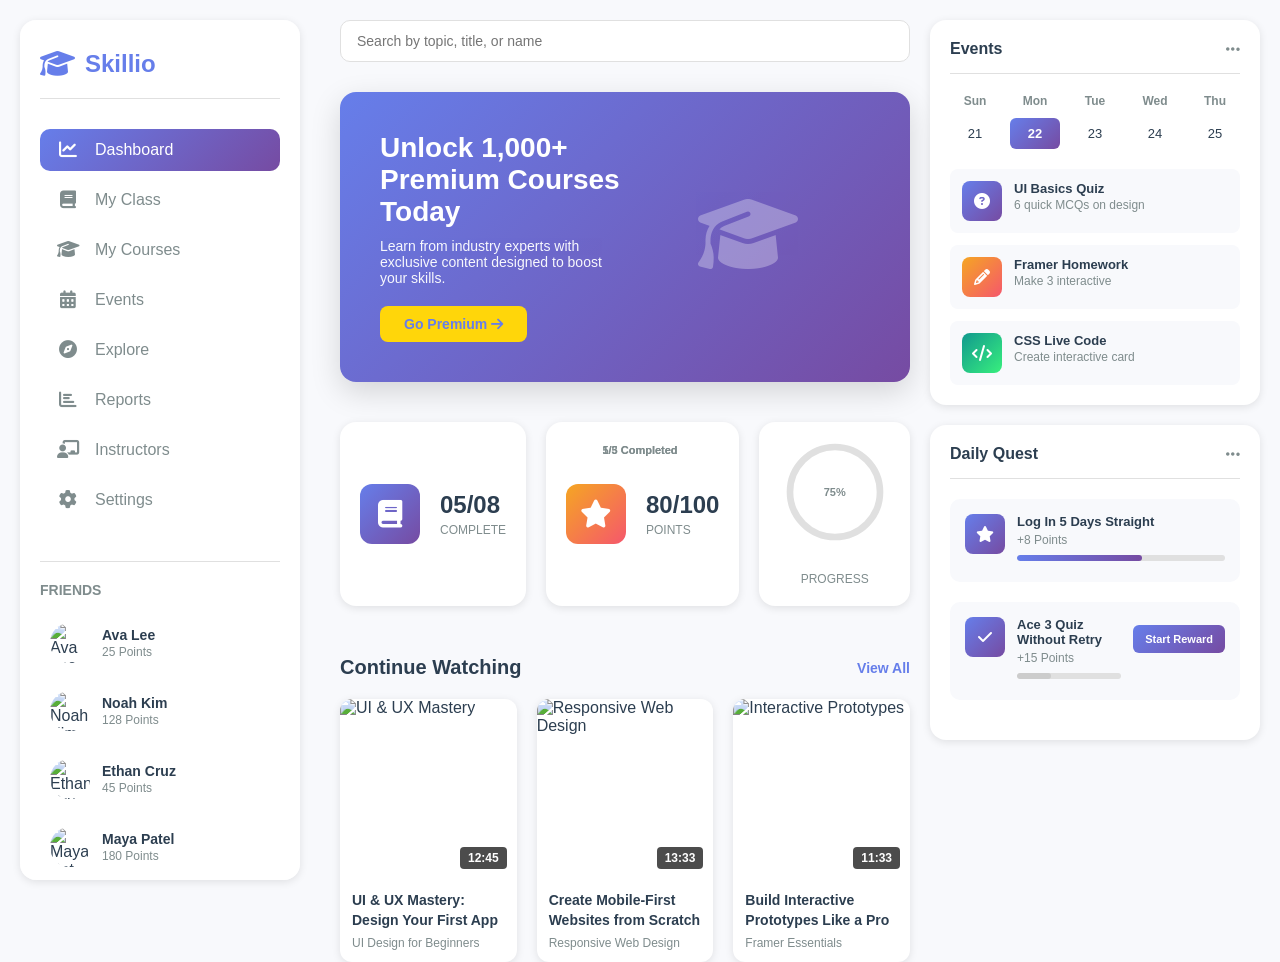
==== edtech/index.html @ 4078399c "Add files via upload" ====
<!DOCTYPE html>
<html lang="en">
<head>
    <meta charset="UTF-8">
    <meta name="viewport" content="width=device-width, initial-scale=1.0">
    <title>Skillio - Learning Platform</title>
    <link rel="stylesheet" href="style.css">
    <link rel="stylesheet" href="https://cdnjs.cloudflare.com/ajax/libs/font-awesome/6.4.0/css/all.min.css">
</head>
<body>
    <!-- Sidebar Navigation -->
    <aside class="sidebar">
        <div class="sidebar-header">
            <div class="logo">
                <i class="fas fa-graduation-cap"></i>
                <span>Skillio</span>
            </div>
            <button class="sidebar-toggle mobile-only" id="closeSidebar">
                <i class="fas fa-times"></i>
            </button>
        </div>

        <nav class="sidebar-nav">
            <ul class="nav-list">
                <li><a href="#" class="nav-link active" data-section="dashboard">
                    <i class="fas fa-chart-line"></i>
                    <span>Dashboard</span>
                </a></li>
                <li><a href="#" class="nav-link" data-section="my-class">
                    <i class="fas fa-book"></i>
                    <span>My Class</span>
                </a></li>
                <li><a href="#" class="nav-link" data-section="my-courses">
                    <i class="fas fa-graduation-cap"></i>
                    <span>My Courses</span>
                </a></li>
                <li><a href="#" class="nav-link" data-section="events">
                    <i class="fas fa-calendar-alt"></i>
                    <span>Events</span>
                </a></li>
                <li><a href="#" class="nav-link" data-section="explore">
                    <i class="fas fa-compass"></i>
                    <span>Explore</span>
                </a></li>
                <li><a href="#" class="nav-link" data-section="reports">
                    <i class="fas fa-chart-bar"></i>
                    <span>Reports</span>
                </a></li>
                <li><a href="#" class="nav-link" data-section="instructors">
                    <i class="fas fa-chalkboard-user"></i>
                    <span>Instructors</span>
                </a></li>
                <li><a href="#" class="nav-link" data-section="settings">
                    <i class="fas fa-cog"></i>
                    <span>Settings</span>
                </a></li>
            </ul>
        </nav>

        <div class="sidebar-friends">
            <h3>Friends</h3>
            <div class="friend-item">
                <img src="https://i.pravatar.cc/40?img=1" alt="Ava Lee">
                <div class="friend-info">
                    <p class="friend-name">Ava Lee</p>
                    <p class="friend-points">25 Points</p>
                </div>
            </div>
            <div class="friend-item">
                <img src="https://i.pravatar.cc/40?img=2" alt="Noah Kim">
                <div class="friend-info">
                    <p class="friend-name">Noah Kim</p>
                    <p class="friend-points">128 Points</p>
                </div>
            </div>
            <div class="friend-item">
                <img src="https://i.pravatar.cc/40?img=3" alt="Ethan Cruz">
                <div class="friend-info">
                    <p class="friend-name">Ethan Cruz</p>
                    <p class="friend-points">45 Points</p>
                </div>
            </div>
            <div class="friend-item">
                <img src="https://i.pravatar.cc/40?img=4" alt="Maya Patel">
                <div class="friend-info">
                    <p class="friend-name">Maya Patel</p>
                    <p class="friend-points">180 Points</p>
                </div>
            </div>
        </div>
    </aside>

    <!-- Main Content -->
    <main class="main-content">
        <!-- Mobile Header -->
        <header class="mobile-header">
            <button class="menu-toggle" id="openSidebar">
                <i class="fas fa-bars"></i>
            </button>
            <div class="header-title">Skillio</div>
            <div class="header-icons">
                <i class="fas fa-bell"></i>
                <img src="https://i.pravatar.cc/40?img=5" alt="Profile" class="profile-img">
            </div>
        </header>

        <!-- Content Wrapper -->
        <div class="content-wrapper">
            <!-- Main Section -->
            <section class="main-section">
                <!-- Dashboard Section -->
                <div class="section-content active" id="dashboard">
                    <!-- Search Bar -->
                    <div class="search-container">
                        <input type="text" class="search-bar" placeholder="Search by topic, title, or name">
                    </div>

                    <!-- Premium Banner -->
                    <div class="premium-banner">
                        <div class="banner-content">
                            <h2>Unlock 1,000+ Premium Courses Today</h2>
                            <p>Learn from industry experts with exclusive content designed to boost your skills.</p>
                            <button class="btn-premium">Go Premium <i class="fas fa-arrow-right"></i></button>
                        </div>
                        <div class="banner-image">
                            <i class="fas fa-graduation-cap"></i>
                        </div>
                    </div>

                    <!-- Stats Section -->
                    <div class="stats-grid">
                        <div class="stat-card">
                            <div class="stat-icon courses">
                                <i class="fas fa-book"></i>
                            </div>
                            <div class="stat-content">
                                <p class="stat-value">05/08</p>
                                <p class="stat-label">Complete</p>
                            </div>
                        </div>
                        <div class="stat-card">
                            <div class="stat-icon points">
                                <i class="fas fa-star"></i>
                            </div>
                            <div class="stat-content">
                                <p class="stat-value">80/100</p>
                                <p class="stat-label">Points</p>
                            </div>
                        </div>
                        <div class="stat-card progress-card">
                            <div class="progress-ring">
                                <svg viewBox="0 0 120 120">
                                    <circle cx="60" cy="60" r="54" class="progress-circle-bg"></circle>
                                    <circle cx="60" cy="60" r="54" class="progress-circle"></circle>
                                </svg>
                                <div class="progress-text">75%</div>
                            </div>
                            <p class="stat-label">Progress</p>
                        </div>
                    </div>

                    <!-- Continue Watching -->
                    <div class="continue-watching">
                        <div class="section-header">
                            <h3>Continue Watching</h3>
                            <a href="#" class="view-all">View All</a>
                        </div>
                        <div class="videos-grid">
                            <div class="video-card">
                                <div class="video-thumbnail">
                                    <img src="https://images.unsplash.com/photo-1517694712202-14dd9538aa97?w=300&h=180&fit=crop" alt="UI & UX Mastery">
                                    <div class="play-button">
                                        <i class="fas fa-play"></i>
                                    </div>
                                    <div class="video-duration">12:45</div>
                                </div>
                                <h4>UI & UX Mastery: Design Your First App</h4>
                                <p class="course-category">UI Design for Beginners</p>
                            </div>
                            <div class="video-card">
                                <div class="video-thumbnail">
                                    <img src="https://images.unsplash.com/photo-1517694712202-14dd9538aa97?w=300&h=180&fit=crop" alt="Responsive Web Design">
                                    <div class="play-button">
                                        <i class="fas fa-play"></i>
                                    </div>
                                    <div class="video-duration">13:33</div>
                                </div>
                                <h4>Create Mobile-First Websites from Scratch</h4>
                                <p class="course-category">Responsive Web Design</p>
                            </div>
                            <div class="video-card">
                                <div class="video-thumbnail">
                                    <img src="https://images.unsplash.com/photo-1517694712202-14dd9538aa97?w=300&h=180&fit=crop" alt="Interactive Prototypes">
                                    <div class="play-button">
                                        <i class="fas fa-play"></i>
                                    </div>
                                    <div class="video-duration">11:33</div>
                                </div>
                                <h4>Build Interactive Prototypes Like a Pro</h4>
                                <p class="course-category">Framer Essentials</p>
                            </div>
                        </div>
                    </div>
                </div>

                <!-- My Courses Section -->
                <div class="section-content" id="my-courses">
                    <h2>My Courses</h2>
                    <p style="color: #999; margin-top: 20px;">Explore all the courses you're currently enrolled in.</p>
                    <div class="videos-grid" style="margin-top: 30px;">
                        <div class="video-card">
                            <div class="video-thumbnail">
                                <img src="https://images.unsplash.com/photo-1517694712202-14dd9538aa97?w=300&h=180&fit=crop" alt="Course">
                                <div class="play-button"><i class="fas fa-play"></i></div>
                            </div>
                            <h4>Web Development Fundamentals</h4>
                            <p class="course-category">Beginner Course</p>
                        </div>
                        <div class="video-card">
                            <div class="video-thumbnail">
                                <img src="https://images.unsplash.com/photo-1517694712202-14dd9538aa97?w=300&h=180&fit=crop" alt="Course">
                                <div class="play-button"><i class="fas fa-play"></i></div>
                            </div>
                            <h4>JavaScript Mastery</h4>
                            <p class="course-category">Intermediate Course</p>
                        </div>
                        <div class="video-card">
                            <div class="video-thumbnail">
                                <img src="https://images.unsplash.com/photo-1517694712202-14dd9538aa97?w=300&h=180&fit=crop" alt="Course">
                                <div class="play-button"><i class="fas fa-play"></i></div>
                            </div>
                            <h4>React Advanced Patterns</h4>
                            <p class="course-category">Advanced Course</p>
                        </div>
                    </div>
                </div>

                <!-- Events Section -->
                <div class="section-content" id="events">
                    <h2>Events</h2>
                    <p style="color: #999; margin-top: 20px;">Upcoming events and workshops for you.</p>
                    <div class="events-list" style="margin-top: 30px;">
                        <div class="event-item">
                            <div class="event-date">
                                <span class="date-day">22</span>
                                <span class="date-month">Aug</span>
                            </div>
                            <div class="event-details">
                                <h4>UI Basics Quiz</h4>
                                <p>6 quick MCQs on design</p>
                            </div>
                        </div>
                        <div class="event-item">
                            <div class="event-date">
                                <span class="date-day">25</span>
                                <span class="date-month">Aug</span>
                            </div>
                            <div class="event-details">
                                <h4>Framer Homework</h4>
                                <p>Make 3 interactive</p>
                            </div>
                        </div>
                        <div class="event-item">
                            <div class="event-date">
                                <span class="date-day">28</span>
                                <span class="date-month">Aug</span>
                            </div>
                            <div class="event-details">
                                <h4>CSS Live Code</h4>
                                <p>Create interactive card</p>
                            </div>
                        </div>
                    </div>
                </div>

                <!-- Explore Section -->
                <div class="section-content" id="explore">
                    <h2>Explore</h2>
                    <p style="color: #999; margin-top: 20px;">Discover new courses and learning paths.</p>
                    <div class="explore-categories" style="margin-top: 30px;">
                        <div class="category-card">
                            <div class="category-icon" style="background: linear-gradient(135deg, #667eea 0%, #764ba2 100%);">
                                <i class="fas fa-code"></i>
                            </div>
                            <h4>Web Development</h4>
                            <p>125 Courses</p>
                        </div>
                        <div class="category-card">
                            <div class="category-icon" style="background: linear-gradient(135deg, #f093fb 0%, #f5576c 100%);">
                                <i class="fas fa-paint-brush"></i>
                            </div>
                            <h4>UI/UX Design</h4>
                            <p>98 Courses</p>
                        </div>
                        <div class="category-card">
                            <div class="category-icon" style="background: linear-gradient(135deg, #4facfe 0%, #00f2fe 100%);">
                                <i class="fas fa-mobile-alt"></i>
                            </div>
                            <h4>Mobile Development</h4>
                            <p>76 Courses</p>
                        </div>
                        <div class="category-card">
                            <div class="category-icon" style="background: linear-gradient(135deg, #fa709a 0%, #fee140 100%);">
                                <i class="fas fa-gamepad"></i>
                            </div>
                            <h4>Game Development</h4>
                            <p>54 Courses</p>
                        </div>
                    </div>
                </div>

                <!-- My Class Section -->
                <div class="section-content" id="my-class">
                    <h2>My Class</h2>
                    <p style="color: #999; margin-top: 20px;">Your classroom materials and assignments.</p>
                    <div class="class-materials" style="margin-top: 30px;">
                        <div class="material-card">
                            <i class="fas fa-file-pdf"></i>
                            <h4>Lecture Notes - Week 1</h4>
                            <p>PDF • 2.4 MB</p>
                        </div>
                        <div class="material-card">
                            <i class="fas fa-file-powerpoint"></i>
                            <h4>Presentation - Module 2</h4>
                            <p>PPT • 5.1 MB</p>
                        </div>
                        <div class="material-card">
                            <i class="fas fa-file-word"></i>
                            <h4>Assignment Template</h4>
                            <p>DOC • 1.2 MB</p>
                        </div>
                    </div>
                </div>

                <!-- Reports Section -->
                <div class="section-content" id="reports">
                    <h2>Reports</h2>
                    <p style="color: #999; margin-top: 20px;">Your learning progress and performance reports.</p>
                    <div class="report-cards" style="margin-top: 30px;">
                        <div class="report-card">
                            <h4>Weekly Progress</h4>
                            <p style="color: #666; font-size: 14px;">Your progress this week</p>
                            <div style="margin-top: 10px; font-size: 24px; font-weight: bold; color: #667eea;">78%</div>
                        </div>
                        <div class="report-card">
                            <h4>Course Completion</h4>
                            <p style="color: #666; font-size: 14px;">Overall completion rate</p>
                            <div style="margin-top: 10px; font-size: 24px; font-weight: bold; color: #667eea;">62%</div>
                        </div>
                        <div class="report-card">
                            <h4>Quiz Performance</h4>
                            <p style="color: #666; font-size: 14px;">Average quiz score</p>
                            <div style="margin-top: 10px; font-size: 24px; font-weight: bold; color: #667eea;">85%</div>
                        </div>
                    </div>
                </div>

                <!-- Instructors Section -->
                <div class="section-content" id="instructors">
                    <h2>Instructors</h2>
                    <p style="color: #999; margin-top: 20px;">Connect with our expert instructors.</p>
                    <div class="instructors-list" style="margin-top: 30px;">
                        <div class="instructor-card">
                            <img src="https://i.pravatar.cc/150?img=6" alt="Instructor">
                            <h4>John Smith</h4>
                            <p>Web Development Specialist</p>
                            <button class="btn-small">Contact</button>
                        </div>
                        <div class="instructor-card">
                            <img src="https://i.pravatar.cc/150?img=7" alt="Instructor">
                            <h4>Sarah Johnson</h4>
                            <p>UI/UX Design Expert</p>
                            <button class="btn-small">Contact</button>
                        </div>
                        <div class="instructor-card">
                            <img src="https://i.pravatar.cc/150?img=8" alt="Instructor">
                            <h4>Mike Davis</h4>
                            <p>JavaScript Guru</p>
                            <button class="btn-small">Contact</button>
                        </div>
                    </div>
                </div>

                <!-- Settings Section -->
                <div class="section-content" id="settings">
                    <h2>Settings</h2>
                    <p style="color: #999; margin-top: 20px;">Manage your account preferences.</p>
                    <div class="settings-list" style="margin-top: 30px;">
                        <div class="setting-item">
                            <div class="setting-info">
                                <h4>Account Settings</h4>
                                <p>Update your profile and personal information</p>
                            </div>
                            <i class="fas fa-chevron-right"></i>
                        </div>
                        <div class="setting-item">
                            <div class="setting-info">
                                <h4>Notifications</h4>
                                <p>Manage your notification preferences</p>
                            </div>
                            <i class="fas fa-chevron-right"></i>
                        </div>
                        <div class="setting-item">
                            <div class="setting-info">
                                <h4>Privacy & Security</h4>
                                <p>Manage your privacy and security settings</p>
                            </div>
                            <i class="fas fa-chevron-right"></i>
                        </div>
                        <div class="setting-item">
                            <div class="setting-info">
                                <h4>Help & Support</h4>
                                <p>Get help and contact support</p>
                            </div>
                            <i class="fas fa-chevron-right"></i>
                        </div>
                    </div>
                </div>
            </section>

            <!-- Right Sidebar -->
            <aside class="right-sidebar">
                <!-- Events Widget -->
                <div class="widget">
                    <div class="widget-header">
                        <h4>Events</h4>
                        <i class="fas fa-ellipsis-h"></i>
                    </div>
                    <div class="event-calendar">
                        <div class="calendar-header">
                            <span>Sun</span>
                            <span>Mon</span>
                            <span>Tue</span>
                            <span>Wed</span>
                            <span>Thu</span>
                        </div>
                        <div class="calendar-dates">
                            <span>21</span>
                            <span class="active">22</span>
                            <span>23</span>
                            <span>24</span>
                            <span>25</span>
                        </div>
                    </div>
                    <div class="event-list">
                        <div class="event-widget-item">
                            <div class="event-icon quiz">
                                <i class="fas fa-question-circle"></i>
                            </div>
                            <div class="event-widget-info">
                                <p class="event-title">UI Basics Quiz</p>
                                <p class="event-desc">6 quick MCQs on design</p>
                            </div>
                        </div>
                        <div class="event-widget-item">
                            <div class="event-icon homework">
                                <i class="fas fa-pencil-alt"></i>
                            </div>
                            <div class="event-widget-info">
                                <p class="event-title">Framer Homework</p>
                                <p class="event-desc">Make 3 interactive</p>
                            </div>
                        </div>
                        <div class="event-widget-item">
                            <div class="event-icon code">
                                <i class="fas fa-code"></i>
                            </div>
                            <div class="event-widget-info">
                                <p class="event-title">CSS Live Code</p>
                                <p class="event-desc">Create interactive card</p>
                            </div>
                        </div>
                    </div>
                </div>

                <!-- Daily Quest Widget -->
                <div class="widget">
                    <div class="widget-header">
                        <h4>Daily Quest</h4>
                        <i class="fas fa-ellipsis-h"></i>
                    </div>
                    <div class="quest-item">
                        <div class="quest-icon">
                            <i class="fas fa-star"></i>
                        </div>
                        <div class="quest-info">
                            <h5>Log In 5 Days Straight</h5>
                            <p class="quest-points">+8 Points</p>
                            <div class="quest-progress">
                                <div class="progress-bar" style="width: 60%;"></div>
                            </div>
                            <p class="progress-text">5/5 Completed</p>
                        </div>
                    </div>
                    <div class="quest-item">
                        <div class="quest-icon">
                            <i class="fas fa-check"></i>
                        </div>
                        <div class="quest-info">
                            <h5>Ace 3 Quiz Without Retry</h5>
                            <p class="quest-points">+15 Points</p>
                            <div class="quest-progress">
                                <div class="progress-bar" style="width: 33%; background: #ccc;"></div>
                            </div>
                            <p class="progress-text">1/3 Completed</p>
                        </div>
                        <button class="btn-quest">Start Reward</button>
                    </div>
                </div>
            </aside>
        </div>
    </main>

    <!-- Overlay for mobile menu -->
    <div class="overlay" id="overlay"></div>

    <script src="main.js"></script>
</body>
</html>
---- edtech/style.css ----
/* ===========================
   ROOT VARIABLES & RESET
   =========================== */
:root {
    --primary-color: #667eea;
    --secondary-color: #764ba2;
    --accent-color: #f5576c;
    --background-color: #f8f9fc;
    --dark-bg: #1a1a2e;
    --text-primary: #2c3e50;
    --text-secondary: #7f8c8d;
    --border-color: #e0e0e0;
    --shadow: 0 2px 8px rgba(0, 0, 0, 0.1);
    --shadow-lg: 0 10px 30px rgba(0, 0, 0, 0.15);
}

* {
    margin: 0;
    padding: 0;
    box-sizing: border-box;
}

html, body {
    width: 100%;
    height: 100%;
    font-family: 'Segoe UI', Tahoma, Geneva, Verdana, sans-serif;
    color: var(--text-primary);
    background-color: var(--background-color);
}

/* ===========================
   LAYOUT
   =========================== */
body {
    display: flex;
    gap: 20px;
    padding: 20px;
}

.sidebar {
    width: 280px;
    background: white;
    border-radius: 16px;
    padding: 30px 20px;
    box-shadow: var(--shadow);
    position: fixed;
    height: calc(100vh - 40px);
    left: 20px;
    top: 20px;
    overflow-y: auto;
    z-index: 1000;
}

.main-content {
    margin-left: 320px;
    flex: 1;
    display: flex;
    flex-direction: column;
}

.content-wrapper {
    display: flex;
    gap: 20px;
}

.main-section {
    flex: 1;
}

.right-sidebar {
    width: 330px;
    display: flex;
    flex-direction: column;
    gap: 20px;
}

.mobile-header {
    display: none;
}

/* ===========================
   SIDEBAR STYLING
   =========================== */
.sidebar-header {
    display: flex;
    align-items: center;
    justify-content: space-between;
    margin-bottom: 30px;
    padding-bottom: 20px;
    border-bottom: 1px solid var(--border-color);
}

.logo {
    display: flex;
    align-items: center;
    gap: 10px;
    font-size: 24px;
    font-weight: bold;
    color: var(--primary-color);
}

.logo i {
    font-size: 28px;
}

.sidebar-toggle {
    display: none;
    background: none;
    border: none;
    font-size: 20px;
    cursor: pointer;
    color: var(--text-primary);
}

.nav-list {
    list-style: none;
    margin-bottom: 40px;
}

.nav-link {
    display: flex;
    align-items: center;
    gap: 15px;
    padding: 12px 16px;
    text-decoration: none;
    color: var(--text-secondary);
    border-radius: 10px;
    transition: all 0.3s ease;
    margin-bottom: 8px;
    font-weight: 500;
}

.nav-link i {
    font-size: 18px;
    width: 24px;
    text-align: center;
}

.nav-link:hover {
    background-color: #f0f2f5;
    color: var(--primary-color);
}

.nav-link.active {
    background: linear-gradient(135deg, var(--primary-color) 0%, var(--secondary-color) 100%);
    color: white;
}

/* Friends Section */
.sidebar-friends {
    margin-top: 40px;
    padding-top: 20px;
    border-top: 1px solid var(--border-color);
}

.sidebar-friends h3 {
    font-size: 14px;
    font-weight: 600;
    text-transform: uppercase;
    color: var(--text-secondary);
    margin-bottom: 15px;
}

.friend-item {
    display: flex;
    align-items: center;
    gap: 12px;
    padding: 10px;
    border-radius: 10px;
    margin-bottom: 8px;
    cursor: pointer;
    transition: all 0.3s ease;
}

.friend-item:hover {
    background-color: #f0f2f5;
}

.friend-item img {
    width: 40px;
    height: 40px;
    border-radius: 50%;
    object-fit: cover;
}

.friend-info {
    flex: 1;
}

.friend-name {
    font-size: 14px;
    font-weight: 600;
    margin-bottom: 2px;
}

.friend-points {
    font-size: 12px;
    color: var(--text-secondary);
}

/* ===========================
   MAIN CONTENT
   =========================== */
.search-container {
    margin-bottom: 30px;
}

.search-bar {
    width: 100%;
    padding: 12px 16px;
    border: 1px solid var(--border-color);
    border-radius: 10px;
    font-size: 14px;
    transition: all 0.3s ease;
}

.search-bar:focus {
    outline: none;
    border-color: var(--primary-color);
    box-shadow: 0 0 0 3px rgba(102, 126, 234, 0.1);
}

/* Premium Banner */
.premium-banner {
    background: linear-gradient(135deg, var(--primary-color) 0%, var(--secondary-color) 100%);
    border-radius: 16px;
    padding: 40px;
    color: white;
    display: flex;
    justify-content: space-between;
    align-items: center;
    margin-bottom: 40px;
    box-shadow: var(--shadow-lg);
    overflow: hidden;
}

.banner-content {
    flex: 1;
}

.premium-banner h2 {
    font-size: 28px;
    margin-bottom: 12px;
    font-weight: 700;
}

.premium-banner p {
    font-size: 14px;
    margin-bottom: 20px;
    opacity: 0.95;
}

.btn-premium {
    background-color: #ffd60a;
    color: var(--primary-color);
    border: none;
    padding: 10px 24px;
    border-radius: 8px;
    font-weight: 600;
    cursor: pointer;
    transition: all 0.3s ease;
    font-size: 14px;
}

.btn-premium:hover {
    transform: translateY(-2px);
    box-shadow: 0 5px 15px rgba(0, 0, 0, 0.2);
}

.banner-image {
    flex: 1;
    text-align: center;
    font-size: 80px;
    opacity: 0.3;
}

/* Stats Section */
.stats-grid {
    display: grid;
    grid-template-columns: repeat(3, 1fr);
    gap: 20px;
    margin-bottom: 40px;
}

.stat-card {
    background: white;
    border-radius: 16px;
    padding: 20px;
    box-shadow: var(--shadow);
    display: flex;
    align-items: center;
    gap: 20px;
    transition: all 0.3s ease;
}

.stat-card:hover {
    transform: translateY(-5px);
    box-shadow: var(--shadow-lg);
}

.stat-icon {
    width: 60px;
    height: 60px;
    border-radius: 12px;
    display: flex;
    align-items: center;
    justify-content: center;
    font-size: 28px;
    color: white;
}

.stat-icon.courses {
    background: linear-gradient(135deg, #667eea 0%, #764ba2 100%);
}

.stat-icon.points {
    background: linear-gradient(135deg, #f5a623 0%, #f5576c 100%);
}

.stat-content {
    flex: 1;
}

.stat-value {
    font-size: 24px;
    font-weight: 700;
    margin-bottom: 4px;
}

.stat-label {
    font-size: 12px;
    color: var(--text-secondary);
    text-transform: uppercase;
}

.progress-card {
    flex-direction: column;
    justify-content: center;
}

.progress-ring {
    position: relative;
    width: 100px;
    height: 100px;
    margin-bottom: 10px;
}

.progress-ring svg {
    width: 100%;
    height: 100%;
    transform: rotate(-90deg);
}

.progress-circle-bg {
    fill: none;
    stroke: #e0e0e0;
    stroke-width: 8;
}

.progress-circle {
    fill: none;
    stroke: url(#grad);
    stroke-width: 8;
    stroke-linecap: round;
    stroke-dasharray: 254.47;
    stroke-dashoffset: 63.62;
    transition: stroke-dashoffset 0.35s;
}

.progress-text {
    position: absolute;
    top: 50%;
    left: 50%;
    transform: translate(-50%, -50%);
    font-size: 24px;
    font-weight: 700;
    color: var(--primary-color);
}

/* Continue Watching Section */
.continue-watching {
    margin-top: 50px;
}

.section-header {
    display: flex;
    justify-content: space-between;
    align-items: center;
    margin-bottom: 20px;
}

.section-header h3 {
    font-size: 20px;
    font-weight: 700;
}

.view-all {
    text-decoration: none;
    color: var(--primary-color);
    font-size: 14px;
    font-weight: 600;
    transition: all 0.3s ease;
}

.view-all:hover {
    color: var(--secondary-color);
}

.videos-grid {
    display: grid;
    grid-template-columns: repeat(3, 1fr);
    gap: 20px;
}

.video-card {
    background: white;
    border-radius: 12px;
    overflow: hidden;
    box-shadow: var(--shadow);
    transition: all 0.3s ease;
    cursor: pointer;
}

.video-card:hover {
    transform: translateY(-8px);
    box-shadow: var(--shadow-lg);
}

.video-thumbnail {
    position: relative;
    overflow: hidden;
    height: 180px;
}

.video-thumbnail img {
    width: 100%;
    height: 100%;
    object-fit: cover;
    transition: transform 0.3s ease;
}

.video-card:hover .video-thumbnail img {
    transform: scale(1.05);
}

.play-button {
    position: absolute;
    top: 50%;
    left: 50%;
    transform: translate(-50%, -50%);
    width: 50px;
    height: 50px;
    background-color: rgba(0, 0, 0, 0.6);
    border-radius: 50%;
    display: flex;
    align-items: center;
    justify-content: center;
    font-size: 20px;
    color: white;
    opacity: 0;
    transition: opacity 0.3s ease;
}

.video-card:hover .play-button {
    opacity: 1;
}

.video-duration {
    position: absolute;
    bottom: 10px;
    right: 10px;
    background-color: rgba(0, 0, 0, 0.7);
    color: white;
    padding: 4px 8px;
    border-radius: 4px;
    font-size: 12px;
    font-weight: 600;
}

.video-card h4 {
    padding: 12px 12px 6px;
    font-size: 14px;
    line-height: 1.4;
}

.course-category {
    padding: 0 12px 12px;
    font-size: 12px;
    color: var(--text-secondary);
}

/* Section Content */
.section-content {
    display: none;
}

.section-content.active {
    display: block;
}

.section-content h2 {
    font-size: 28px;
    margin-bottom: 10px;
}

/* Category Cards */
.explore-categories {
    display: grid;
    grid-template-columns: repeat(2, 1fr);
    gap: 20px;
}

.category-card {
    background: white;
    border-radius: 12px;
    padding: 30px;
    text-align: center;
    box-shadow: var(--shadow);
    transition: all 0.3s ease;
}

.category-card:hover {
    transform: translateY(-5px);
    box-shadow: var(--shadow-lg);
}

.category-icon {
    width: 60px;
    height: 60px;
    border-radius: 12px;
    display: flex;
    align-items: center;
    justify-content: center;
    font-size: 28px;
    color: white;
    margin: 0 auto 15px;
}

.category-card h4 {
    font-size: 16px;
    margin-bottom: 5px;
}

.category-card p {
    font-size: 14px;
    color: var(--text-secondary);
}

/* Class Materials */
.class-materials {
    display: grid;
    grid-template-columns: repeat(3, 1fr);
    gap: 20px;
}

.material-card {
    background: white;
    border-radius: 12px;
    padding: 20px;
    text-align: center;
    box-shadow: var(--shadow);
    transition: all 0.3s ease;
}

.material-card:hover {
    transform: translateY(-5px);
}

.material-card i {
    font-size: 36px;
    color: var(--primary-color);
    margin-bottom: 12px;
}

.material-card h4 {
    font-size: 14px;
    margin-bottom: 8px;
}

.material-card p {
    font-size: 12px;
    color: var(--text-secondary);
}

/* Report Cards */
.report-cards {
    display: grid;
    grid-template-columns: repeat(3, 1fr);
    gap: 20px;
}

.report-card {
    background: white;
    border-radius: 12px;
    padding: 20px;
    box-shadow: var(--shadow);
    border-left: 4px solid var(--primary-color);
}

.report-card h4 {
    font-size: 14px;
    margin-bottom: 5px;
}

/* Instructors */
.instructors-list {
    display: grid;
    grid-template-columns: repeat(3, 1fr);
    gap: 20px;
}

.instructor-card {
    background: white;
    border-radius: 12px;
    padding: 20px;
    text-align: center;
    box-shadow: var(--shadow);
    transition: all 0.3s ease;
}

.instructor-card:hover {
    transform: translateY(-5px);
}

.instructor-card img {
    width: 80px;
    height: 80px;
    border-radius: 50%;
    object-fit: cover;
    margin: 0 auto 12px;
}

.instructor-card h4 {
    font-size: 16px;
    margin-bottom: 5px;
}

.instructor-card p {
    font-size: 12px;
    color: var(--text-secondary);
    margin-bottom: 15px;
}

.btn-small {
    background: linear-gradient(135deg, var(--primary-color) 0%, var(--secondary-color) 100%);
    color: white;
    border: none;
    padding: 8px 16px;
    border-radius: 6px;
    font-size: 12px;
    font-weight: 600;
    cursor: pointer;
    transition: all 0.3s ease;
}

.btn-small:hover {
    transform: translateY(-2px);
}

/* Settings */
.settings-list {
    display: flex;
    flex-direction: column;
    gap: 0;
}

.setting-item {
    display: flex;
    justify-content: space-between;
    align-items: center;
    padding: 20px;
    background: white;
    border-bottom: 1px solid var(--border-color);
    cursor: pointer;
    transition: all 0.3s ease;
}

.setting-item:last-child {
    border-bottom: none;
}

.setting-item:hover {
    background-color: #f8f9fc;
}

.setting-info h4 {
    font-size: 14px;
    margin-bottom: 5px;
}

.setting-info p {
    font-size: 12px;
    color: var(--text-secondary);
}

/* Events List */
.events-list {
    display: flex;
    flex-direction: column;
    gap: 12px;
}

.event-item {
    display: flex;
    align-items: center;
    gap: 15px;
    padding: 15px;
    background: white;
    border-radius: 10px;
    box-shadow: var(--shadow);
    transition: all 0.3s ease;
}

.event-item:hover {
    transform: translateX(5px);
}

.event-date {
    display: flex;
    flex-direction: column;
    align-items: center;
    justify-content: center;
    background: linear-gradient(135deg, var(--primary-color) 0%, var(--secondary-color) 100%);
    color: white;
    width: 50px;
    height: 50px;
    border-radius: 8px;
    flex-shrink: 0;
}

.date-day {
    font-size: 18px;
    font-weight: 700;
}

.date-month {
    font-size: 11px;
    text-transform: uppercase;
}

.event-details h4 {
    font-size: 14px;
    margin-bottom: 2px;
}

.event-details p {
    font-size: 12px;
    color: var(--text-secondary);
}

/* ===========================
   RIGHT SIDEBAR - WIDGETS
   =========================== */
.widget {
    background: white;
    border-radius: 16px;
    padding: 20px;
    box-shadow: var(--shadow);
}

.widget-header {
    display: flex;
    justify-content: space-between;
    align-items: center;
    margin-bottom: 20px;
    padding-bottom: 15px;
    border-bottom: 1px solid var(--border-color);
}

.widget-header h4 {
    font-size: 16px;
    font-weight: 700;
}

.widget-header i {
    cursor: pointer;
    color: var(--text-secondary);
    transition: all 0.3s ease;
}

.widget-header i:hover {
    color: var(--primary-color);
}

/* Event Calendar */
.event-calendar {
    margin-bottom: 20px;
}

.calendar-header {
    display: grid;
    grid-template-columns: repeat(5, 1fr);
    gap: 10px;
    text-align: center;
    margin-bottom: 10px;
    font-size: 12px;
    font-weight: 600;
    color: var(--text-secondary);
}

.calendar-dates {
    display: grid;
    grid-template-columns: repeat(5, 1fr);
    gap: 10px;
}

.calendar-dates span {
    text-align: center;
    padding: 8px;
    border-radius: 6px;
    font-size: 13px;
    cursor: pointer;
    transition: all 0.3s ease;
}

.calendar-dates span:hover {
    background-color: #f0f2f5;
}

.calendar-dates span.active {
    background: linear-gradient(135deg, var(--primary-color) 0%, var(--secondary-color) 100%);
    color: white;
    font-weight: 600;
}

/* Event List in Widget */
.event-list {
    display: flex;
    flex-direction: column;
    gap: 12px;
}

.event-widget-item {
    display: flex;
    gap: 12px;
    padding: 12px;
    background-color: #f8f9fc;
    border-radius: 8px;
    transition: all 0.3s ease;
}

.event-widget-item:hover {
    background-color: #f0f2f5;
}

.event-icon {
    width: 40px;
    height: 40px;
    border-radius: 8px;
    display: flex;
    align-items: center;
    justify-content: center;
    color: white;
    font-size: 16px;
    flex-shrink: 0;
}

.event-icon.quiz {
    background: linear-gradient(135deg, #667eea 0%, #764ba2 100%);
}

.event-icon.homework {
    background: linear-gradient(135deg, #f5a623 0%, #f5576c 100%);
}

.event-icon.code {
    background: linear-gradient(135deg, #11998e 0%, #38ef7d 100%);
}

.event-widget-info {
    flex: 1;
}

.event-title {
    font-size: 13px;
    font-weight: 600;
    margin-bottom: 2px;
}

.event-desc {
    font-size: 12px;
    color: var(--text-secondary);
}

/* Daily Quest */
.quest-item {
    display: flex;
    gap: 12px;
    margin-bottom: 20px;
    padding: 15px;
    background-color: #f8f9fc;
    border-radius: 10px;
    align-items: flex-start;
}

.quest-icon {
    width: 40px;
    height: 40px;
    border-radius: 8px;
    display: flex;
    align-items: center;
    justify-content: center;
    background: linear-gradient(135deg, #667eea 0%, #764ba2 100%);
    color: white;
    flex-shrink: 0;
    font-size: 16px;
}

.quest-info {
    flex: 1;
}

.quest-info h5 {
    font-size: 13px;
    font-weight: 600;
    margin-bottom: 4px;
}

.quest-points {
    font-size: 12px;
    color: var(--text-secondary);
    margin-bottom: 8px;
}

.quest-progress {
    width: 100%;
    height: 6px;
    background-color: #e0e0e0;
    border-radius: 3px;
    overflow: hidden;
    margin-bottom: 6px;
}

.progress-bar {
    height: 100%;
    background: linear-gradient(90deg, var(--primary-color) 0%, var(--secondary-color) 100%);
    border-radius: 3px;
}

.progress-text {
    font-size: 11px;
    color: var(--text-secondary);
    font-weight: 600;
}

.btn-quest {
    background: linear-gradient(135deg, var(--primary-color) 0%, var(--secondary-color) 100%);
    color: white;
    border: none;
    padding: 8px 12px;
    border-radius: 6px;
    font-size: 11px;
    font-weight: 600;
    cursor: pointer;
    margin-top: 8px;
    transition: all 0.3s ease;
}

.btn-quest:hover {
    transform: translateY(-2px);
}

/* ===========================
   SCROLLBAR STYLING
   =========================== */
::-webkit-scrollbar {
    width: 6px;
}

::-webkit-scrollbar-track {
    background: #f1f1f1;
}

::-webkit-scrollbar-thumb {
    background: #888;
    border-radius: 3px;
}

::-webkit-scrollbar-thumb:hover {
    background: #555;
}

/* ===========================
   OVERLAY
   =========================== */
.overlay {
    display: none;
    position: fixed;
    top: 0;
    left: 0;
    width: 100%;
    height: 100%;
    background-color: rgba(0, 0, 0, 0.5);
    z-index: 999;
}

.overlay.active {
    display: block;
}

/* ===========================
   RESPONSIVE DESIGN
   =========================== */

/* Tablets (768px to 1024px) */
@media (max-width: 1200px) {
    .stats-grid {
        grid-template-columns: repeat(2, 1fr);
    }

    .videos-grid {
        grid-template-columns: repeat(2, 1fr);
    }

    .right-sidebar {
        width: 280px;
    }

    .explore-categories {
        grid-template-columns: 1fr;
    }

    .instructors-list {
        grid-template-columns: repeat(2, 1fr);
    }

    .report-cards {
        grid-template-columns: repeat(2, 1fr);
    }
}

@media (max-width: 1024px) {
    body {
        padding: 15px;
        gap: 15px;
    }

    .sidebar {
        width: 240px;
        padding: 20px 15px;
        left: 15px;
        height: calc(100vh - 30px);
        top: 15px;
    }

    .main-content {
        margin-left: 270px;
    }

    .right-sidebar {
        width: 250px;
    }

    .content-wrapper {
        gap: 15px;
    }

    .premium-banner {
        padding: 30px;
    }

    .premium-banner h2 {
        font-size: 22px;
    }

    .banner-image {
        font-size: 60px;
    }

    .stats-grid {
        gap: 15px;
    }

    .videos-grid {
        gap: 15px;
    }
}

@media (max-width: 768px) {
    body {
        flex-direction: column;
        padding: 0;
        gap: 0;
    }

    .mobile-header {
        display: flex;
        justify-content: space-between;
        align-items: center;
        padding: 15px 20px;
        background: white;
        box-shadow: var(--shadow);
        margin-bottom: 15px;
        gap: 15px;
    }

    .menu-toggle {
        background: none;
        border: none;
        font-size: 20px;
        cursor: pointer;
        color: var(--text-primary);
    }

    .header-title {
        font-size: 20px;
        font-weight: 700;
        flex: 1;
        text-align: center;
    }

    .header-icons {
        display: flex;
        gap: 15px;
        align-items: center;
        font-size: 18px;
    }

    .profile-img {
        width: 32px;
        height: 32px;
        border-radius: 50%;
        object-fit: cover;
    }

    .sidebar {
        position: fixed;
        width: 280px;
        height: 100vh;
        left: -280px;
        top: 0;
        border-radius: 0;
        transition: left 0.3s ease;
        box-shadow: var(--shadow-lg);
        z-index: 1001;
    }

    .sidebar.active {
        left: 0;
    }

    .sidebar-toggle {
        display: block;
    }

    .sidebar-toggle.mobile-only {
        display: block;
    }

    .main-content {
        margin-left: 0;
        width: 100%;
        padding: 0 15px 20px;
    }

    .content-wrapper {
        flex-direction: column;
        gap: 15px;
    }

    .right-sidebar {
        width: 100%;
    }

    .main-section {
        width: 100%;
    }

    .search-container {
        margin-bottom: 20px;
    }

    .premium-banner {
        flex-direction: column;
        padding: 30px 20px;
        text-align: center;
    }

    .premium-banner h2 {
        font-size: 20px;
    }

    .premium-banner p {
        font-size: 13px;
    }

    .banner-image {
        font-size: 50px;
        margin-top: 15px;
    }

    .stats-grid {
        grid-template-columns: 1fr;
        gap: 12px;
    }

    .stat-card {
        flex-direction: column;
        text-align: center;
    }

    .stat-icon {
        width: 50px;
        height: 50px;
        font-size: 24px;
    }

    .videos-grid {
        grid-template-columns: 1fr;
        gap: 12px;
    }

    .explore-categories {
        grid-template-columns: 1fr;
        gap: 15px;
    }

    .class-materials {
        grid-template-columns: 1fr;
    }

    .instructors-list {
        grid-template-columns: 1fr;
    }

    .report-cards {
        grid-template-columns: 1fr;
    }

    .section-content h2 {
        font-size: 22px;
    }

    .event-item {
        padding: 12px;
    }

    .widget {
        padding: 15px;
    }

    .widget-header h4 {
        font-size: 14px;
    }
}

@media (max-width: 480px) {
    .mobile-header {
        padding: 12px 15px;
    }

    .header-title {
        font-size: 18px;
    }

    .header-icons {
        gap: 10px;
        font-size: 16px;
    }

    .main-content {
        padding: 0 10px 15px;
    }

    .premium-banner {
        padding: 20px;
    }

    .premium-banner h2 {
        font-size: 18px;
    }

    .premium-banner p {
        font-size: 12px;
    }

    .btn-premium {
        font-size: 12px;
        padding: 8px 16px;
    }

    .banner-image {
        font-size: 40px;
        margin-top: 10px;
    }

    .search-bar {
        padding: 10px 12px;
        font-size: 13px;
    }

    .stats-grid {
        gap: 10px;
    }

    .stat-icon {
        width: 45px;
        height: 45px;
        font-size: 20px;
    }

    .stat-value {
        font-size: 20px;
    }

    .stat-label {
        font-size: 11px;
    }

    .videos-grid {
        gap: 10px;
    }

    .video-card h4 {
        font-size: 13px;
        padding: 10px 10px 4px;
    }

    .course-category {
        font-size: 11px;
        padding: 0 10px 10px;
    }

    .section-header h3 {
        font-size: 18px;
    }

    .view-all {
        font-size: 12px;
    }

    .section-content h2 {
        font-size: 20px;
    }

    .sidebar-friends h3 {
        font-size: 12px;
    }

    .friend-item {
        padding: 8px;
    }

    .friend-name {
        font-size: 13px;
    }

    .friend-points {
        font-size: 11px;
    }

    .nav-link {
        padding: 10px 12px;
        gap: 12px;
    }

    .nav-link i {
        font-size: 16px;
    }

    .logo {
        font-size: 20px;
    }

    .logo i {
        font-size: 24px;
    }

    .event-list {
        gap: 10px;
    }

    .quest-item {
        padding: 12px;
    }

    .calendar-header,
    .calendar-dates {
        gap: 6px;
    }

    .calendar-dates span {
        padding: 6px;
        font-size: 12px;
    }
}
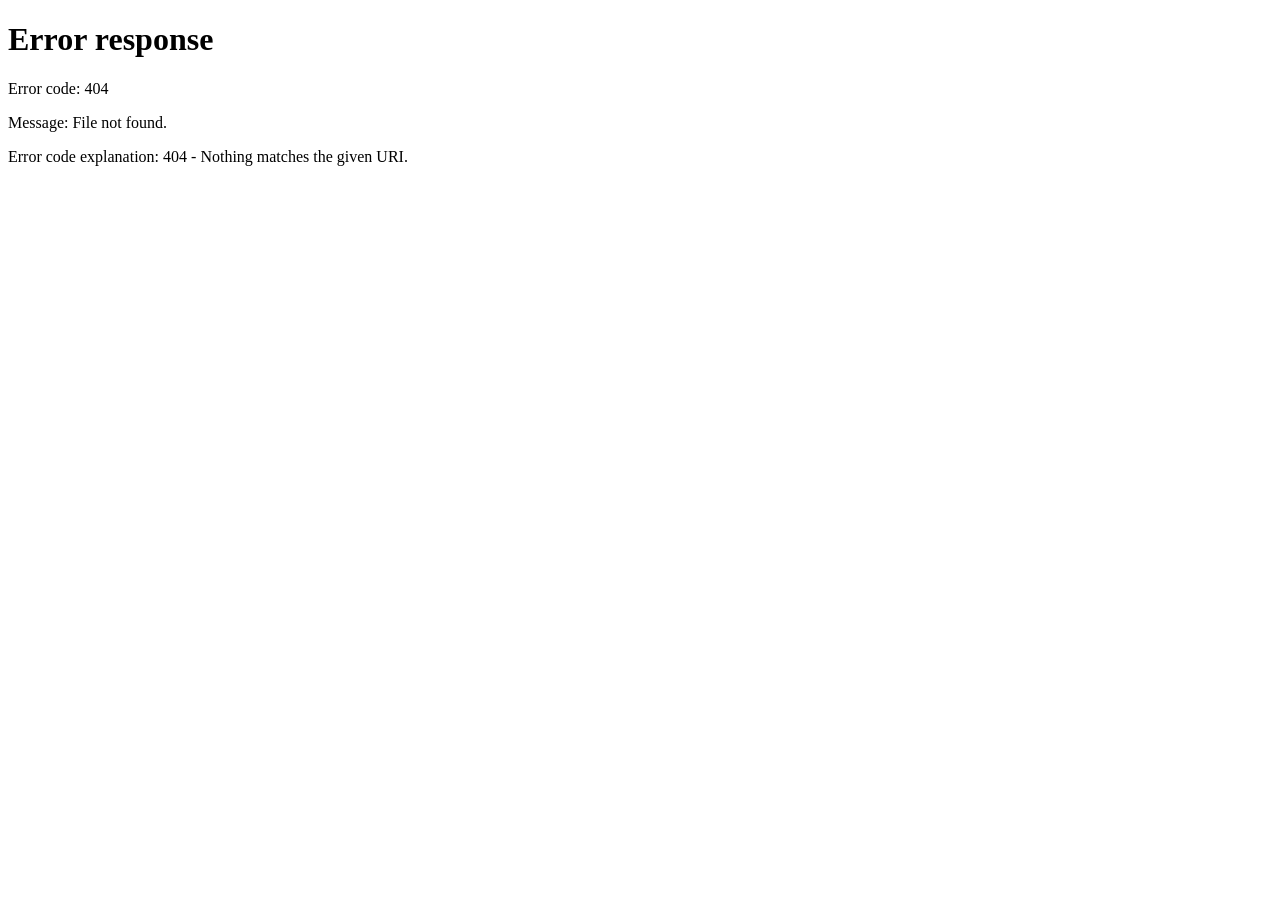
==== commit 64cfefc1: "Update print statement from 'Hello' to 'Goodbye' new update Guys" ====
--- a/edtech/index.html
+++ b/edtech/index.html
@@ -8,6 +8,16 @@
     <link rel="stylesheet" href="https://cdnjs.cloudflare.com/ajax/libs/font-awesome/6.4.0/css/all.min.css">
 </head>
 <body>
+    <!-- Authentication Check Script -->
+    <script>
+        // Redirect to login if not authenticated
+        (function() {
+            const user = localStorage.getItem('currentUser');
+            if (!user) {
+                window.location.href = 'login.html';
+            }
+        })();
+    </script>
     <!-- Sidebar Navigation -->
     <aside class="sidebar">
         <div class="sidebar-header">
@@ -56,6 +66,20 @@
                 </a></li>
             </ul>
         </nav>
+
+        <!-- User Profile Section -->
+        <div class="sidebar-user-profile">
+            <div class="user-avatar">
+                <img src="https://i.pravatar.cc/60?img=5" alt="User">
+            </div>
+            <div class="user-info">
+                <p class="user-name" id="userName">User</p>
+                <p class="user-level" id="userLevel">Beginner</p>
+            </div>
+            <button class="btn-logout" id="logoutBtn" title="Logout">
+                <i class="fas fa-sign-out-alt"></i>
+            </button>
+        </div>
 
         <div class="sidebar-friends">
             <h3>Friends</h3>
@@ -516,4 +540,4 @@
 
     <script src="main.js"></script>
 </body>
-</html>+</html>
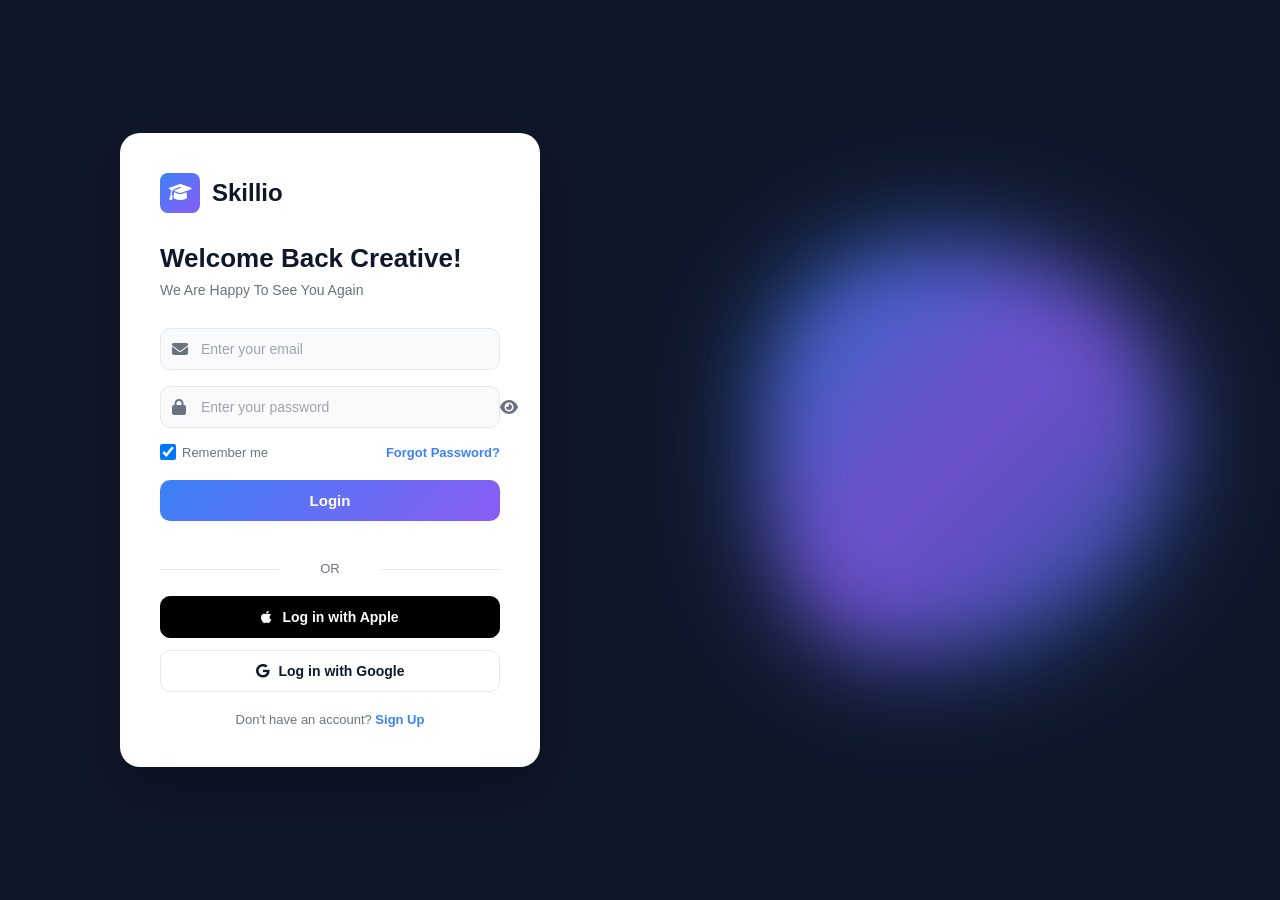
==== commit b18a644c: "Update print statement from 'Hello' to 'Goodbye'" ====
--- a/edtech/index.html
+++ b/edtech/index.html
@@ -64,6 +64,10 @@
                     <i class="fas fa-cog"></i>
                     <span>Settings</span>
                 </a></li>
+                <li><a href="#" class="nav-link" data-section="skillio-ai">
+                    <i class="fas fa-robot"></i>
+                    <span>Skillio AI</span>
+                </a></li>
             </ul>
         </nav>
 
@@ -82,29 +86,34 @@
         </div>
 
         <div class="sidebar-friends">
-            <h3>Friends</h3>
-            <div class="friend-item">
+            <div class="friends-header">
+                <h3>Friends</h3>
+                <button class="btn-add-friend" id="addFriendBtn">
+                    <i class="fas fa-plus"></i> Add
+                </button>
+            </div>
+            <div class="friend-item" data-friend-id="1" data-friend-name="Ava Lee">
                 <img src="https://i.pravatar.cc/40?img=1" alt="Ava Lee">
                 <div class="friend-info">
                     <p class="friend-name">Ava Lee</p>
                     <p class="friend-points">25 Points</p>
                 </div>
             </div>
-            <div class="friend-item">
+            <div class="friend-item" data-friend-id="2" data-friend-name="Noah Kim">
                 <img src="https://i.pravatar.cc/40?img=2" alt="Noah Kim">
                 <div class="friend-info">
                     <p class="friend-name">Noah Kim</p>
                     <p class="friend-points">128 Points</p>
                 </div>
             </div>
-            <div class="friend-item">
+            <div class="friend-item" data-friend-id="3" data-friend-name="Ethan Cruz">
                 <img src="https://i.pravatar.cc/40?img=3" alt="Ethan Cruz">
                 <div class="friend-info">
                     <p class="friend-name">Ethan Cruz</p>
                     <p class="friend-points">45 Points</p>
                 </div>
             </div>
-            <div class="friend-item">
+            <div class="friend-item" data-friend-id="4" data-friend-name="Maya Patel">
                 <img src="https://i.pravatar.cc/40?img=4" alt="Maya Patel">
                 <div class="friend-info">
                     <p class="friend-name">Maya Patel</p>
@@ -190,38 +199,38 @@
                             <a href="#" class="view-all">View All</a>
                         </div>
                         <div class="videos-grid">
-                            <div class="video-card">
+                            <div class="video-card" data-video-id="UB1O30fR-EE">
                                 <div class="video-thumbnail">
-                                    <img src="https://images.unsplash.com/photo-1517694712202-14dd9538aa97?w=300&h=180&fit=crop" alt="UI & UX Mastery">
+                                    <img src="https://img.youtube.com/vi/UB1O30fR-EE/mqdefault.jpg" alt="Web Development" onerror="this.src='https://via.placeholder.com/320x180/667eea/ffffff?text=Video+Not+Available'">
                                     <div class="play-button">
                                         <i class="fas fa-play"></i>
                                     </div>
                                     <div class="video-duration">12:45</div>
                                 </div>
-                                <h4>UI & UX Mastery: Design Your First App</h4>
-                                <p class="course-category">UI Design for Beginners</p>
-                            </div>
-                            <div class="video-card">
+                                <h4>Web Development Fundamentals</h4>
+                                <p class="course-category">Tech Academy</p>
+                            </div>
+                            <div class="video-card" data-video-id="c9Wg6Cb_YlU">
                                 <div class="video-thumbnail">
-                                    <img src="https://images.unsplash.com/photo-1517694712202-14dd9538aa97?w=300&h=180&fit=crop" alt="Responsive Web Design">
+                                    <img src="https://img.youtube.com/vi/c9Wg6Cb_YlU/mqdefault.jpg" alt="UI/UX Design" onerror="this.src='https://via.placeholder.com/320x180/667eea/ffffff?text=Video+Not+Available'">
                                     <div class="play-button">
                                         <i class="fas fa-play"></i>
                                     </div>
                                     <div class="video-duration">13:33</div>
                                 </div>
-                                <h4>Create Mobile-First Websites from Scratch</h4>
-                                <p class="course-category">Responsive Web Design</p>
-                            </div>
-                            <div class="video-card">
+                                <h4>UI/UX Design Masterclass</h4>
+                                <p class="course-category">DesignCourse</p>
+                            </div>
+                            <div class="video-card" data-video-id="gpC0ssgMk8M">
                                 <div class="video-thumbnail">
-                                    <img src="https://images.unsplash.com/photo-1517694712202-14dd9538aa97?w=300&h=180&fit=crop" alt="Interactive Prototypes">
+                                    <img src="https://img.youtube.com/vi/gpC0ssgMk8M/mqdefault.jpg" alt="Mobile Development" onerror="this.src='https://via.placeholder.com/320x180/667eea/ffffff?text=Video+Not+Available'">
                                     <div class="play-button">
                                         <i class="fas fa-play"></i>
                                     </div>
                                     <div class="video-duration">11:33</div>
                                 </div>
-                                <h4>Build Interactive Prototypes Like a Pro</h4>
-                                <p class="course-category">Framer Essentials</p>
+                                <h4>Mobile App Development with React Native</h4>
+                                <p class="course-category">Tech Academy</p>
                             </div>
                         </div>
                     </div>
@@ -229,69 +238,124 @@
 
                 <!-- My Courses Section -->
                 <div class="section-content" id="my-courses">
-                    <h2>My Courses</h2>
-                    <p style="color: #999; margin-top: 20px;">Explore all the courses you're currently enrolled in.</p>
-                    <div class="videos-grid" style="margin-top: 30px;">
-                        <div class="video-card">
-                            <div class="video-thumbnail">
-                                <img src="https://images.unsplash.com/photo-1517694712202-14dd9538aa97?w=300&h=180&fit=crop" alt="Course">
-                                <div class="play-button"><i class="fas fa-play"></i></div>
-                            </div>
-                            <h4>Web Development Fundamentals</h4>
-                            <p class="course-category">Beginner Course</p>
-                        </div>
-                        <div class="video-card">
-                            <div class="video-thumbnail">
-                                <img src="https://images.unsplash.com/photo-1517694712202-14dd9538aa97?w=300&h=180&fit=crop" alt="Course">
-                                <div class="play-button"><i class="fas fa-play"></i></div>
-                            </div>
-                            <h4>JavaScript Mastery</h4>
-                            <p class="course-category">Intermediate Course</p>
-                        </div>
-                        <div class="video-card">
-                            <div class="video-thumbnail">
-                                <img src="https://images.unsplash.com/photo-1517694712202-14dd9538aa97?w=300&h=180&fit=crop" alt="Course">
-                                <div class="play-button"><i class="fas fa-play"></i></div>
-                            </div>
-                            <h4>React Advanced Patterns</h4>
-                            <p class="course-category">Advanced Course</p>
+                    <div class="section-header-row">
+                        <h2>My Courses</h2>
+                        <button class="btn-primary" id="watchOnYoutubeBtn">
+                            <i class="fab fa-youtube"></i> Browse YouTube
+                        </button>
+                    </div>
+                    <p style="color: var(--text-secondary); margin-top: 10px;">Explore all the courses you're currently enrolled in. Click any course to watch videos.</p>
+                    <div class="videos-grid" id="myCoursesVideos" style="margin-top: 25px;"></div>
+                    <div id="videoPlayerContainer" style="margin-top: 25px; display: none;">
+                        <div class="video-player-wrapper">
+                            <iframe id="videoPlayer" width="100%" height="500" src="" frameborder="0" allow="autoplay; encrypted-media; picture-in-picture" allowfullscreen></iframe>
+                            <div class="video-player-info">
+                                <h3 id="currentVideoTitle">Select a video to play</h3>
+                                <p id="currentVideoChannel"></p>
+                            </div>
                         </div>
                     </div>
                 </div>
 
                 <!-- Events Section -->
                 <div class="section-content" id="events">
-                    <h2>Events</h2>
-                    <p style="color: #999; margin-top: 20px;">Upcoming events and workshops for you.</p>
-                    <div class="events-list" style="margin-top: 30px;">
-                        <div class="event-item">
-                            <div class="event-date">
-                                <span class="date-day">22</span>
-                                <span class="date-month">Aug</span>
-                            </div>
-                            <div class="event-details">
-                                <h4>UI Basics Quiz</h4>
-                                <p>6 quick MCQs on design</p>
-                            </div>
-                        </div>
-                        <div class="event-item">
-                            <div class="event-date">
-                                <span class="date-day">25</span>
-                                <span class="date-month">Aug</span>
-                            </div>
-                            <div class="event-details">
-                                <h4>Framer Homework</h4>
-                                <p>Make 3 interactive</p>
-                            </div>
-                        </div>
-                        <div class="event-item">
-                            <div class="event-date">
-                                <span class="date-day">28</span>
-                                <span class="date-month">Aug</span>
-                            </div>
-                            <div class="event-details">
-                                <h4>CSS Live Code</h4>
-                                <p>Create interactive card</p>
+                    <div class="events-layout">
+                        <div class="events-main">
+                            <div class="section-header-row">
+                                <h2>Events</h2>
+                                <button class="btn-add-note" id="addEventBtn">
+                                    <i class="fas fa-plus"></i> Add Event
+                                </button>
+                            </div>
+                            <p style="color: var(--text-secondary); margin-top: 10px;">Your daily planner and upcoming events. Click a date to add events.</p>
+
+                            <div class="mini-calendar" style="margin-top: 20px;">
+                                <div class="calendar-header-row">
+                                    <button class="calendar-nav" id="prevMonth"><i class="fas fa-chevron-left"></i></button>
+                                    <h4 id="currentMonth">August 2025</h4>
+                                    <button class="calendar-nav" id="nextMonth"><i class="fas fa-chevron-right"></i></button>
+                                </div>
+                                <div class="calendar-grid-header">
+                                    <span>Sun</span><span>Mon</span><span>Tue</span><span>Wed</span><span>Thu</span><span>Fri</span><span>Sat</span>
+                                </div>
+                                <div class="calendar-grid" id="calendarGrid"></div>
+                            </div>
+
+                            <div class="events-planner" style="margin-top: 25px;">
+                                <h3 style="font-size: 18px; margin-bottom: 15px;" id="selectedDateTitle">Today's Events</h3>
+                                <div id="eventsPlannerList">
+                                    <div class="event-planner-item" data-event-id="1">
+                                        <div class="event-icon quiz">
+                                            <i class="fas fa-question-circle"></i>
+                                        </div>
+                                        <div class="event-planner-info">
+                                            <h4>UI Basics Quiz</h4>
+                                            <p>6 quick MCQs on design</p>
+                                            <span class="event-time"><i class="fas fa-clock"></i> 10:00 AM</span>
+                                        </div>
+                                        <button class="btn-complete-event" data-event-id="1"><i class="fas fa-check"></i></button>
+                                    </div>
+                                    <div class="event-planner-item" data-event-id="2">
+                                        <div class="event-icon homework">
+                                            <i class="fas fa-pencil-alt"></i>
+                                        </div>
+                                        <div class="event-planner-info">
+                                            <h4>Framer Homework</h4>
+                                            <p>Make 3 interactive prototypes</p>
+                                            <span class="event-time"><i class="fas fa-clock"></i> 2:00 PM</span>
+                                        </div>
+                                        <button class="btn-complete-event" data-event-id="2"><i class="fas fa-check"></i></button>
+                                    </div>
+                                    <div class="event-planner-item" data-event-id="3">
+                                        <div class="event-icon code">
+                                            <i class="fas fa-code"></i>
+                                        </div>
+                                        <div class="event-planner-info">
+                                            <h4>CSS Live Code</h4>
+                                            <p>Create interactive card component</p>
+                                            <span class="event-time"><i class="fas fa-clock"></i> 4:30 PM</span>
+                                        </div>
+                                        <button class="btn-complete-event" data-event-id="3"><i class="fas fa-check"></i></button>
+                                    </div>
+                                </div>
+                            </div>
+                        </div>
+
+                        <div class="events-sidebar">
+                            <div class="widget">
+                                <div class="widget-header">
+                                    <h4>Upcoming Events</h4>
+                                    <i class="fas fa-ellipsis-h"></i>
+                                </div>
+                                <div class="event-list">
+                                    <div class="event-widget-item">
+                                        <div class="event-icon quiz">
+                                            <i class="fas fa-question-circle"></i>
+                                        </div>
+                                        <div class="event-widget-info">
+                                            <p class="event-title">UI Basics Quiz</p>
+                                            <p class="event-desc">6 quick MCQs on design</p>
+                                        </div>
+                                    </div>
+                                    <div class="event-widget-item">
+                                        <div class="event-icon homework">
+                                            <i class="fas fa-pencil-alt"></i>
+                                        </div>
+                                        <div class="event-widget-info">
+                                            <p class="event-title">Framer Homework</p>
+                                            <p class="event-desc">Make 3 interactive</p>
+                                        </div>
+                                    </div>
+                                    <div class="event-widget-item">
+                                        <div class="event-icon code">
+                                            <i class="fas fa-code"></i>
+                                        </div>
+                                        <div class="event-widget-info">
+                                            <p class="event-title">CSS Live Code</p>
+                                            <p class="event-desc">Create interactive card</p>
+                                        </div>
+                                    </div>
+                                </div>
                             </div>
                         </div>
                     </div>
@@ -300,58 +364,515 @@
                 <!-- Explore Section -->
                 <div class="section-content" id="explore">
                     <h2>Explore</h2>
-                    <p style="color: #999; margin-top: 20px;">Discover new courses and learning paths.</p>
-                    <div class="explore-categories" style="margin-top: 30px;">
-                        <div class="category-card">
+                    <p style="color: var(--text-secondary); margin-top: 10px;">Discover new courses and learning paths tailored to your interests.</p>
+
+                    <div class="explore-search" style="margin-top: 20px;">
+                        <input type="text" class="search-bar" placeholder="Search courses, topics, or instructors..." id="exploreSearch">
+                        <button class="btn-search" id="exploreSearchBtn"><i class="fas fa-search"></i></button>
+                    </div>
+
+                    <div class="explore-categories" style="margin-top: 25px;" id="exploreCategories">
+                        <div class="category-card" data-category="web-development">
                             <div class="category-icon" style="background: linear-gradient(135deg, #667eea 0%, #764ba2 100%);">
                                 <i class="fas fa-code"></i>
                             </div>
                             <h4>Web Development</h4>
                             <p>125 Courses</p>
-                        </div>
-                        <div class="category-card">
+                            <button class="btn-small" onclick="alert('Opening Web Development courses...')">Explore</button>
+                        </div>
+                        <div class="category-card" data-category="ui-ux-design">
                             <div class="category-icon" style="background: linear-gradient(135deg, #f093fb 0%, #f5576c 100%);">
                                 <i class="fas fa-paint-brush"></i>
                             </div>
                             <h4>UI/UX Design</h4>
                             <p>98 Courses</p>
-                        </div>
-                        <div class="category-card">
+                            <button class="btn-small" onclick="alert('Opening UI/UX Design courses...')">Explore</button>
+                        </div>
+                        <div class="category-card" data-category="mobile-development">
                             <div class="category-icon" style="background: linear-gradient(135deg, #4facfe 0%, #00f2fe 100%);">
                                 <i class="fas fa-mobile-alt"></i>
                             </div>
                             <h4>Mobile Development</h4>
                             <p>76 Courses</p>
-                        </div>
-                        <div class="category-card">
+                            <button class="btn-small" onclick="alert('Opening Mobile Development courses...')">Explore</button>
+                        </div>
+                        <div class="category-card" data-category="game-development">
                             <div class="category-icon" style="background: linear-gradient(135deg, #fa709a 0%, #fee140 100%);">
                                 <i class="fas fa-gamepad"></i>
                             </div>
                             <h4>Game Development</h4>
                             <p>54 Courses</p>
-                        </div>
+                            <button class="btn-small" onclick="alert('Opening Game Development courses...')">Explore</button>
+                        </div>
+                        <div class="category-card" data-category="graphic-design">
+                            <div class="category-icon" style="background: linear-gradient(135deg, #a8edea 0%, #fed6e3 100%); color: #333;">
+                                <i class="fas fa-image"></i>
+                            </div>
+                            <h4>Graphic Design</h4>
+                            <p>62 Courses</p>
+                            <button class="btn-small" onclick="alert('Opening Graphic Design courses...')">Explore</button>
+                        </div>
+                        <div class="category-card" data-category="data-science">
+                            <div class="category-icon" style="background: linear-gradient(135deg, #ff9a9e 0%, #fecfef 100%); color: #333;">
+                                <i class="fas fa-chart-line"></i>
+                            </div>
+                            <h4>Data Science</h4>
+                            <p>89 Courses</p>
+                            <button class="btn-small" onclick="alert('Opening Data Science courses...')">Explore</button>
+                        </div>
+                    </div>
+
+                    <div class="trending-section" style="margin-top: 40px;">
+                        <div class="section-header">
+                            <h3>Trending Now</h3>
+                            <a href="#" class="view-all">View All</a>
+                        </div>
+                        <div class="videos-grid" id="trendingGrid" style="margin-top: 15px;"></div>
                     </div>
                 </div>
 
                 <!-- My Class Section -->
                 <div class="section-content" id="my-class">
                     <h2>My Class</h2>
-                    <p style="color: #999; margin-top: 20px;">Your classroom materials and assignments.</p>
-                    <div class="class-materials" style="margin-top: 30px;">
-                        <div class="material-card">
-                            <i class="fas fa-file-pdf"></i>
-                            <h4>Lecture Notes - Week 1</h4>
-                            <p>PDF • 2.4 MB</p>
-                        </div>
-                        <div class="material-card">
-                            <i class="fas fa-file-powerpoint"></i>
-                            <h4>Presentation - Module 2</h4>
-                            <p>PPT • 5.1 MB</p>
-                        </div>
-                        <div class="material-card">
-                            <i class="fas fa-file-word"></i>
-                            <h4>Assignment Template</h4>
-                            <p>DOC • 1.2 MB</p>
+                    <p style="color: #999; margin-top: 20px;">Your classroom hub with schedules, assignments, and materials.</p>
+                    
+                    <!-- Class Tabs -->
+                    <div class="class-tabs" style="margin-top: 30px;">
+                        <button class="class-tab-btn active" data-tab="schedule">
+                            <i class="fas fa-calendar-alt"></i> Schedule
+                        </button>
+                        <button class="class-tab-btn" data-tab="announcements">
+                            <i class="fas fa-bullhorn"></i> Announcements
+                        </button>
+                        <button class="class-tab-btn" data-tab="assignments">
+                            <i class="fas fa-tasks"></i> Assignments
+                        </button>
+                        <button class="class-tab-btn" data-tab="attendance">
+                            <i class="fas fa-clipboard-list"></i> Attendance
+                        </button>
+                        <button class="class-tab-btn" data-tab="grades">
+                            <i class="fas fa-chart-line"></i> Grades
+                        </button>
+                        <button class="class-tab-btn" data-tab="materials">
+                            <i class="fas fa-folder"></i> Materials
+                        </button>
+                        <button class="class-tab-btn" data-tab="discussions">
+                            <i class="fas fa-comments"></i> Discussions
+                        </button>
+                    </div>
+
+                    <!-- Schedule Tab -->
+                    <div class="class-tab-content active" data-tab="schedule">
+                        <div class="schedule-list">
+                            <div class="schedule-item">
+                                <div class="schedule-day">
+                                    <span class="day-name">Monday</span>
+                                    <span class="day-date">Aug 14</span>
+                                </div>
+                                <div class="schedule-details">
+                                    <h4>Web Development Basics</h4>
+                                    <p><i class="fas fa-clock"></i> 10:00 AM - 11:30 AM</p>
+                                    <p><i class="fas fa-map-marker-alt"></i> Room A-201</p>
+                                    <span class="schedule-status upcoming">Upcoming</span>
+                                </div>
+                                <button class="btn-join">Join Class</button>
+                            </div>
+                            <div class="schedule-item">
+                                <div class="schedule-day">
+                                    <span class="day-name">Wednesday</span>
+                                    <span class="day-date">Aug 16</span>
+                                </div>
+                                <div class="schedule-details">
+                                    <h4>JavaScript Essentials</h4>
+                                    <p><i class="fas fa-clock"></i> 2:00 PM - 3:30 PM</p>
+                                    <p><i class="fas fa-map-marker-alt"></i> Online - Room B-105</p>
+                                    <span class="schedule-status upcoming">Upcoming</span>
+                                </div>
+                                <button class="btn-join">Join Class</button>
+                            </div>
+                            <div class="schedule-item completed">
+                                <div class="schedule-day">
+                                    <span class="day-name">Friday</span>
+                                    <span class="day-date">Aug 11</span>
+                                </div>
+                                <div class="schedule-details">
+                                    <h4>CSS Advanced Techniques</h4>
+                                    <p><i class="fas fa-clock"></i> 11:00 AM - 12:30 PM</p>
+                                    <p><i class="fas fa-map-marker-alt"></i> Room C-301</p>
+                                    <span class="schedule-status completed">Completed</span>
+                                </div>
+                            </div>
+                        </div>
+                    </div>
+
+                    <!-- Announcements Tab -->
+                    <div class="class-tab-content" data-tab="announcements">
+                        <div class="announcements-list">
+                            <div class="announcement-card">
+                                <div class="announcement-header">
+                                    <h4>Important: Project Deadline Extended</h4>
+                                    <span class="announcement-date">Aug 12, 2024</span>
+                                </div>
+                                <p>Dear Students, The final project deadline has been extended to August 25. Please update your submission plans accordingly.</p>
+                                <div class="announcement-meta">
+                                    <span><i class="fas fa-user"></i> Prof. John Smith</span>
+                                    <span><i class="fas fa-eye"></i> 124 views</span>
+                                </div>
+                            </div>
+                            <div class="announcement-card">
+                                <div class="announcement-header">
+                                    <h4>New Resources Available</h4>
+                                    <span class="announcement-date">Aug 10, 2024</span>
+                                </div>
+                                <p>Check out the new video tutorials on advanced JavaScript concepts in the Materials section. These will help you with the upcoming assignment.</p>
+                                <div class="announcement-meta">
+                                    <span><i class="fas fa-user"></i> Prof. Sarah Johnson</span>
+                                    <span><i class="fas fa-eye"></i> 89 views</span>
+                                </div>
+                            </div>
+                            <div class="announcement-card">
+                                <div class="announcement-header">
+                                    <h4>Quiz Next Week</h4>
+                                    <span class="announcement-date">Aug 8, 2024</span>
+                                </div>
+                                <p>A comprehensive quiz covering weeks 1-4 will be held next Wednesday. Please review all lecture notes and practice problems.</p>
+                                <div class="announcement-meta">
+                                    <span><i class="fas fa-user"></i> Prof. Mike Davis</span>
+                                    <span><i class="fas fa-eye"></i> 156 views</span>
+                                </div>
+                            </div>
+                        </div>
+                    </div>
+
+                    <!-- Assignments Tab -->
+                    <div class="class-tab-content" data-tab="assignments">
+                        <div class="assignments-list">
+                            <div class="assignment-card">
+                                <div class="assignment-header">
+                                    <div class="assignment-title">
+                                        <h4>Assignment 1: HTML Project</h4>
+                                        <span class="assignment-points">20 Points</span>
+                                    </div>
+                                    <span class="assignment-status submitted">Submitted</span>
+                                </div>
+                                <p class="assignment-description">Create a responsive HTML webpage with semantic markup and proper structure.</p>
+                                <div class="assignment-info">
+                                    <span><i class="fas fa-calendar"></i> Due: Aug 15</span>
+                                    <span><i class="fas fa-check-circle"></i> Submitted: Aug 14</span>
+                                    <span class="grade-badge">Score: 18/20</span>
+                                </div>
+                                <button class="btn-view-feedback">View Feedback</button>
+                            </div>
+                            <div class="assignment-card">
+                                <div class="assignment-header">
+                                    <div class="assignment-title">
+                                        <h4>Assignment 2: CSS Styling</h4>
+                                        <span class="assignment-points">25 Points</span>
+                                    </div>
+                                    <span class="assignment-status pending">Pending</span>
+                                </div>
+                                <p class="assignment-description">Apply advanced CSS techniques including flexbox, grid, and animations to create a modern design.</p>
+                                <div class="assignment-info">
+                                    <span><i class="fas fa-calendar"></i> Due: Aug 20</span>
+                                    <span class="time-remaining">⏱️ 8 days remaining</span>
+                                </div>
+                                <button class="btn-submit">Submit Assignment</button>
+                            </div>
+                            <div class="assignment-card">
+                                <div class="assignment-header">
+                                    <div class="assignment-title">
+                                        <h4>Assignment 3: JavaScript Logic</h4>
+                                        <span class="assignment-points">30 Points</span>
+                                    </div>
+                                    <span class="assignment-status pending">Pending</span>
+                                </div>
+                                <p class="assignment-description">Implement interactive features using JavaScript and DOM manipulation.</p>
+                                <div class="assignment-info">
+                                    <span><i class="fas fa-calendar"></i> Due: Aug 25</span>
+                                    <span class="time-remaining">⏱️ 13 days remaining</span>
+                                </div>
+                                <button class="btn-submit">Submit Assignment</button>
+                            </div>
+                        </div>
+                    </div>
+
+                    <!-- Attendance Tab -->
+                    <div class="class-tab-content" data-tab="attendance">
+                        <div class="attendance-summary">
+                            <div class="attendance-stat">
+                                <div class="stat-number">15/18</div>
+                                <div class="stat-label">Classes Attended</div>
+                            </div>
+                            <div class="attendance-stat">
+                                <div class="stat-number">83%</div>
+                                <div class="stat-label">Attendance Rate</div>
+                            </div>
+                            <div class="attendance-stat">
+                                <div class="stat-number">2</div>
+                                <div class="stat-label">Absences</div>
+                            </div>
+                            <div class="attendance-stat">
+                                <div class="stat-number">1</div>
+                                <div class="stat-label">Late Arrivals</div>
+                            </div>
+                        </div>
+                        <div class="attendance-list" style="margin-top: 30px;">
+                            <div class="attendance-item">
+                                <span class="attendance-date">Aug 12</span>
+                                <span class="attendance-status present">Present</span>
+                            </div>
+                            <div class="attendance-item">
+                                <span class="attendance-date">Aug 11</span>
+                                <span class="attendance-status present">Present</span>
+                            </div>
+                            <div class="attendance-item">
+                                <span class="attendance-date">Aug 10</span>
+                                <span class="attendance-status absent">Absent</span>
+                            </div>
+                            <div class="attendance-item">
+                                <span class="attendance-date">Aug 9</span>
+                                <span class="attendance-status present">Present</span>
+                            </div>
+                            <div class="attendance-item">
+                                <span class="attendance-date">Aug 8</span>
+                                <span class="attendance-status late">Late</span>
+                            </div>
+                        </div>
+                    </div>
+
+                    <!-- Grades Tab -->
+                    <div class="class-tab-content" data-tab="grades">
+                        <div class="grades-overview">
+                            <div class="grades-card">
+                                <h4>Overall Class Grade</h4>
+                                <div class="grades-score">A-</div>
+                                <p style="color: #999; font-size: 12px; margin-top: 8px;">Based on 3 assessments</p>
+                            </div>
+                            <div class="grades-card">
+                                <h4>Current Average</h4>
+                                <div class="grades-score">87%</div>
+                                <p style="color: #999; font-size: 12px; margin-top: 8px;">Excellent performance</p>
+                            </div>
+                        </div>
+                        <div class="grades-breakdown" style="margin-top: 30px;">
+                            <h4 style="margin-bottom: 20px;">Grade Breakdown</h4>
+                            <div class="grade-item">
+                                <div class="grade-name">
+                                    <span>Participation</span>
+                                    <span class="grade-value">92%</span>
+                                </div>
+                                <div class="grade-bar">
+                                    <div class="grade-fill" style="width: 92%;"></div>
+                                </div>
+                            </div>
+                            <div class="grade-item">
+                                <div class="grade-name">
+                                    <span>Assignments</span>
+                                    <span class="grade-value">88%</span>
+                                </div>
+                                <div class="grade-bar">
+                                    <div class="grade-fill" style="width: 88%;"></div>
+                                </div>
+                            </div>
+                            <div class="grade-item">
+                                <div class="grade-name">
+                                    <span>Quizzes</span>
+                                    <span class="grade-value">85%</span>
+                                </div>
+                                <div class="grade-bar">
+                                    <div class="grade-fill" style="width: 85%;"></div>
+                                </div>
+                            </div>
+                            <div class="grade-item">
+                                <div class="grade-name">
+                                    <span>Midterm Exam</span>
+                                    <span class="grade-value">82%</span>
+                                </div>
+                                <div class="grade-bar">
+                                    <div class="grade-fill" style="width: 82%;"></div>
+                                </div>
+                            </div>
+                        </div>
+                    </div>
+
+                    <!-- Materials Tab -->
+                    <div class="class-tab-content" data-tab="materials">
+                        <div class="materials-filter">
+                            <input type="text" class="materials-search" placeholder="Search materials...">
+                        </div>
+                        <div class="materials-by-week" style="margin-top: 20px;">
+                            <div class="week-section">
+                                <h4 class="week-title" data-week="1">
+                                    <i class="fas fa-chevron-down"></i> Week 1: Introduction
+                                </h4>
+                                <div class="week-materials" data-week="1">
+                                    <div class="material-card">
+                                        <i class="fas fa-file-pdf"></i>
+                                        <div class="material-info">
+                                            <h5>Course Introduction</h5>
+                                            <p>PDF • 2.4 MB</p>
+                                        </div>
+                                        <button class="btn-download"><i class="fas fa-download"></i></button>
+                                    </div>
+                                    <div class="material-card video-card-link" data-youtube-url="https://youtu.be/it1rTvBcfRg?list=PLP9IO4UYNF0VdAajP_5pYG-jG2JRrG72s">
+                                        <i class="fas fa-video"></i>
+                                        <div class="material-info">
+                                            <h5>Welcome Video</h5>
+                                            <p>Video • 1.2 MB</p>
+                                        </div>
+                                        <button class="btn-play" data-video-id="dQw4w9WgXcQ" data-video-title="Welcome Video"><i class="fas fa-play"></i></button>
+                                    </div>
+                                </div>
+                            </div>
+                            <div class="week-section">
+                                <h4 class="week-title" data-week="2">
+                                    <i class="fas fa-chevron-down"></i> Week 2: HTML Fundamentals
+                                </h4>
+                                <div class="week-materials" data-week="2">
+                                    <div class="material-card">
+                                        <i class="fas fa-file-pdf"></i>
+                                        <div class="material-info">
+                                            <h5>Lecture Notes - Week 2</h5>
+                                            <p>PDF • 3.1 MB</p>
+                                        </div>
+                                        <button class="btn-download"><i class="fas fa-download"></i></button>
+                                    </div>
+                                    <div class="material-card video-card-link" data-youtube-url="https://youtu.be/FQdaUv95mR8">
+                                        <i class="fas fa-video"></i>
+                                        <div class="material-info">
+                                            <h5>HTML Tutorial for Beginners</h5>
+                                            <p>Video • 12.5 MB</p>
+                                        </div>
+                                        <button class="btn-play" data-video-id="8m8jM5YsE0Y" data-video-title="HTML Tutorial for Beginners"><i class="fas fa-play"></i></button>
+                                    </div>
+                                    <div class="material-card">
+                                        <i class="fas fa-file-code"></i>
+                                        <div class="material-info">
+                                            <h5>Code Examples</h5>
+                                            <p>ZIP • 0.8 MB</p>
+                                        </div>
+                                        <button class="btn-download"><i class="fas fa-download"></i></button>
+                                    </div>
+                                </div>
+                            </div>
+                            <div class="week-section">
+                                <h4 class="week-title" data-week="3">
+                                    <i class="fas fa-chevron-down"></i> Week 3: CSS Styling
+                                </h4>
+                                <div class="week-materials" data-week="3">
+                                    <div class="material-card">
+                                        <i class="fas fa-file-powerpoint"></i>
+                                        <div class="material-info">
+                                            <h5>Presentation - Module 3</h5>
+                                            <p>PPT • 5.1 MB</p>
+                                        </div>
+                                        <button class="btn-download"><i class="fas fa-download"></i></button>
+                                    </div>
+                                    <div class="material-card video-card-link" data-youtube-url="https://youtu.be/tfzGsCxutWk">
+                                        <i class="fas fa-video"></i>
+                                        <div class="material-info">
+                                            <h5>Advanced CSS Techniques</h5>
+                                            <p>Video • 8.7 MB</p>
+                                        </div>
+                                        <button class="btn-play" data-video-id="7gCRMC6nLvU" data-video-title="Advanced CSS Techniques"><i class="fas fa-play"></i></button>
+                                    </div>
+                                    <div class="material-card">
+                                        <i class="fas fa-file-pdf"></i>
+                                        <div class="material-info">
+                                            <h5>CSS Tips & Tricks</h5>
+                                            <p>PDF • 1.9 MB</p>
+                                        </div>
+                                        <button class="btn-download"><i class="fas fa-download"></i></button>
+                                    </div>
+                                </div>
+                            </div>
+                        </div>
+                    </div>
+
+                    <!-- Discussions Tab -->
+                    <div class="class-tab-content" data-tab="discussions">
+                        <div class="discussions-header">
+                            <button class="btn-new-discussion">
+                                <i class="fas fa-plus"></i> Start New Discussion
+                            </button>
+                        </div>
+                        <div class="discussions-list" style="margin-top: 20px;">
+                            <div class="discussion-thread">
+                                <div class="discussion-header">
+                                    <h4>How to approach the HTML project?</h4>
+                                    <span class="discussion-replies">12 replies</span>
+                                </div>
+                                <p class="discussion-preview">I'm not sure how to structure my HTML project. Should I use semantic HTML5 tags or just regular divs? Any best practices?</p>
+                                <div class="discussion-meta">
+                                    <span><i class="fas fa-user"></i> You</span>
+                                    <span><i class="fas fa-clock"></i> Aug 10</span>
+                                    <span class="last-reply">Last reply: Aug 12</span>
+                                </div>
+                                <button class="btn-view-thread">View Thread</button>
+                            </div>
+                            <div class="discussion-thread">
+                                <div class="discussion-header">
+                                    <h4>CSS Grid vs Flexbox - When to use each?</h4>
+                                    <span class="discussion-replies">8 replies</span>
+                                </div>
+                                <p class="discussion-preview">What's the difference between CSS Grid and Flexbox? I'm confused about when to use one over the other in my projects.</p>
+                                <div class="discussion-meta">
+                                    <span><i class="fas fa-user"></i> Ava Lee</span>
+                                    <span><i class="fas fa-clock"></i> Aug 9</span>
+                                    <span class="last-reply">Last reply: Aug 11</span>
+                                </div>
+                                <button class="btn-view-thread">View Thread</button>
+                            </div>
+                            <div class="discussion-thread">
+                                <div class="discussion-header">
+                                    <h4>JavaScript async/await vs Promises</h4>
+                                    <span class="discussion-replies">15 replies</span>
+                                </div>
+                                <p class="discussion-preview">I understand promises but async/await is still confusing. Can someone break down how they work and when to use each one?</p>
+                                <div class="discussion-meta">
+                                    <span><i class="fas fa-user"></i> Noah Kim</span>
+                                    <span><i class="fas fa-clock"></i> Aug 8</span>
+                                    <span class="last-reply">Last reply: Aug 12</span>
+                                </div>
+                                <button class="btn-view-thread">View Thread</button>
+                            </div>
+                        </div>
+                    </div>
+                </div>
+
+                    <div class="notes-section" style="margin-top: 30px;">
+                        <div class="notes-header">
+                            <h3 style="font-size: 18px; margin-bottom: 15px;">My Notes</h3>
+                            <div class="notes-actions">
+                                <button class="btn-add-note" id="addNoteBtn">
+                                    <i class="fas fa-plus"></i> Add Note
+                                </button>
+                                <button class="btn-record" id="startRecordBtn" title="Record voice note">
+                                    <i class="fas fa-microphone"></i> Record
+                                </button>
+                            </div>
+                        </div>
+                        <div id="notesContainer">
+                            <div class="note-card">
+                                <div class="note-header">
+                                    <h4>JavaScript Closures</h4>
+                                    <button class="btn-delete-note" data-note-id="1"><i class="fas fa-trash"></i></button>
+                                </div>
+                                <p>A closure is the combination of a function bundled together (enclosed) with references to its surrounding state (the lexical environment).</p>
+                                <div class="note-meta">
+                                    <span><i class="fas fa-calendar"></i> Aug 10, 2025</span>
+                                </div>
+                            </div>
+                            <div class="note-card">
+                                <div class="note-header">
+                                    <h4>CSS Flexbox Tips</h4>
+                                    <button class="btn-delete-note" data-note-id="2"><i class="fas fa-trash"></i></button>
+                                </div>
+                                <p>Use justify-content for main axis alignment and align-items for cross axis. flex-direction changes the main axis.</p>
+                                <div class="note-meta">
+                                    <span><i class="fas fa-calendar"></i> Aug 12, 2025</span>
+                                </div>
+                            </div>
                         </div>
                     </div>
                 </div>
@@ -359,22 +880,43 @@
                 <!-- Reports Section -->
                 <div class="section-content" id="reports">
                     <h2>Reports</h2>
-                    <p style="color: #999; margin-top: 20px;">Your learning progress and performance reports.</p>
-                    <div class="report-cards" style="margin-top: 30px;">
+                    <p style="color: var(--text-secondary); margin-top: 10px;">Your learning progress, performance metrics, and analytics.</p>
+
+                    <div class="report-cards" style="margin-top: 25px;">
                         <div class="report-card">
-                            <h4>Weekly Progress</h4>
-                            <p style="color: #666; font-size: 14px;">Your progress this week</p>
+                            <h4><i class="fas fa-chart-line"></i> Weekly Progress</h4>
+                            <p style="color: var(--text-secondary); font-size: 14px;">Your progress this week</p>
                             <div style="margin-top: 10px; font-size: 24px; font-weight: bold; color: #667eea;">78%</div>
+                            <div class="mini-progress">
+                                <div class="mini-progress-bar" style="width: 78%;"></div>
+                            </div>
                         </div>
                         <div class="report-card">
-                            <h4>Course Completion</h4>
-                            <p style="color: #666; font-size: 14px;">Overall completion rate</p>
+                            <h4><i class="fas fa-book-open"></i> Course Completion</h4>
+                            <p style="color: var(--text-secondary); font-size: 14px;">Overall completion rate</p>
                             <div style="margin-top: 10px; font-size: 24px; font-weight: bold; color: #667eea;">62%</div>
+                            <div class="mini-progress">
+                                <div class="mini-progress-bar" style="width: 62%;"></div>
+                            </div>
                         </div>
                         <div class="report-card">
-                            <h4>Quiz Performance</h4>
-                            <p style="color: #666; font-size: 14px;">Average quiz score</p>
+                            <h4><i class="fas fa-star"></i> Quiz Performance</h4>
+                            <p style="color: var(--text-secondary); font-size: 14px;">Average quiz score</p>
                             <div style="margin-top: 10px; font-size: 24px; font-weight: bold; color: #667eea;">85%</div>
+                            <div class="mini-progress">
+                                <div class="mini-progress-bar" style="width: 85%; background: #38ef7d;"></div>
+                            </div>
+                        </div>
+                    </div>
+
+                    <div class="charts-section" style="margin-top: 30px;">
+                        <div class="chart-card">
+                            <h4 style="margin-bottom: 15px; font-size: 16px;">Learning Activity (Last 7 Days)</h4>
+                            <canvas id="activityChart" height="250"></canvas>
+                        </div>
+                        <div class="chart-card">
+                            <h4 style="margin-bottom: 15px; font-size: 16px;">Skills Progress</h4>
+                            <canvas id="skillsChart" height="250"></canvas>
                         </div>
                     </div>
                 </div>
@@ -408,35 +950,102 @@
                 <!-- Settings Section -->
                 <div class="section-content" id="settings">
                     <h2>Settings</h2>
-                    <p style="color: #999; margin-top: 20px;">Manage your account preferences.</p>
-                    <div class="settings-list" style="margin-top: 30px;">
+                    <p style="color: var(--text-secondary); margin-top: 10px;">Manage your account preferences and app settings.</p>
+
+                    <div class="settings-list" style="margin-top: 25px;">
                         <div class="setting-item">
                             <div class="setting-info">
-                                <h4>Account Settings</h4>
-                                <p>Update your profile and personal information</p>
+                                <h4><i class="fas fa-user-circle"></i> Profile Settings</h4>
+                                <p>Update your name, email, and profile picture</p>
                             </div>
                             <i class="fas fa-chevron-right"></i>
                         </div>
                         <div class="setting-item">
                             <div class="setting-info">
-                                <h4>Notifications</h4>
-                                <p>Manage your notification preferences</p>
-                            </div>
-                            <i class="fas fa-chevron-right"></i>
+                                <h4><i class="fas fa-moon"></i> Dark Mode</h4>
+                                <p>Toggle between light and dark theme</p>
+                            </div>
+                            <label class="toggle-switch">
+                                <input type="checkbox" id="darkModeToggle">
+                                <span class="toggle-slider"></span>
+                            </label>
                         </div>
                         <div class="setting-item">
                             <div class="setting-info">
-                                <h4>Privacy & Security</h4>
-                                <p>Manage your privacy and security settings</p>
-                            </div>
-                            <i class="fas fa-chevron-right"></i>
+                                <h4><i class="fas fa-bell"></i> Notifications</h4>
+                                <p>Manage push and email notifications</p>
+                            </div>
+                            <label class="toggle-switch">
+                                <input type="checkbox" id="notificationsToggle" checked>
+                                <span class="toggle-slider"></span>
+                            </label>
                         </div>
                         <div class="setting-item">
                             <div class="setting-info">
-                                <h4>Help & Support</h4>
+                                <h4><i class="fas fa-shield-alt"></i> Privacy & Security</h4>
+                                <p>Manage your privacy and security settings</p>
+                            </div>
+                            <i class="fas fa-chevron-right"></i>
+                        </div>
+                        <div class="setting-item">
+                            <div class="setting-info">
+                                <h4><i class="fas fa-video"></i> Video Preferences</h4>
+                                <p>Default video quality and autoplay settings</p>
+                            </div>
+                            <select class="setting-select">
+                                <option>Auto</option>
+                                <option>1080p</option>
+                                <option>720p</option>
+                                <option>480p</option>
+                            </select>
+                        </div>
+                        <div class="setting-item">
+                            <div class="setting-info">
+                                <h4><i class="fas fa-language"></i> Language</h4>
+                                <p>Choose your preferred language</p>
+                            </div>
+                            <select class="setting-select">
+                                <option>English</option>
+                                <option>Spanish</option>
+                                <option>French</option>
+                                <option>German</option>
+                            </select>
+                        </div>
+                        <div class="setting-item">
+                            <div class="setting-info">
+                                <h4><i class="fas fa-question-circle"></i> Help & Support</h4>
                                 <p>Get help and contact support</p>
                             </div>
                             <i class="fas fa-chevron-right"></i>
+                        </div>
+                    </div>
+                </div>
+
+                <!-- Skillio AI Section -->
+                <div class="section-content" id="skillio-ai">
+                    <h2>Skillio AI</h2>
+                    <p style="color: var(--text-secondary); margin-top: 10px;">Your personal AI assistant for learning, assignments, and course recommendations.</p>
+
+                    <div class="ai-chat-container" style="margin-top: 25px;">
+                        <div class="chat-messages" id="chatMessages">
+                            <div class="chat-message ai-message">
+                                <div class="chat-avatar ai-avatar">
+                                    <i class="fas fa-robot"></i>
+                                </div>
+                                <div class="chat-bubble ai-bubble">
+                                    <p>Hello! I'm Skillio AI. How can I help you today? I can assist you with assignments, recommend courses, or answer your learning questions.</p>
+                                    <span class="chat-time">Just now</span>
+                                </div>
+                            </div>
+                        </div>
+                        <div class="chat-input-container">
+                            <input type="text" id="chatInput" class="chat-input" placeholder="Ask Skillio AI anything...">
+                            <button class="chat-send-btn" id="chatSendBtn">
+                                <i class="fas fa-paper-plane"></i>
+                            </button>
+                            <button class="chat-mic-btn" id="chatMicBtn" title="Voice input">
+                                <i class="fas fa-microphone"></i>
+                            </button>
                         </div>
                     </div>
                 </div>
@@ -538,6 +1147,93 @@
     <!-- Overlay for mobile menu -->
     <div class="overlay" id="overlay"></div>
 
+    <!-- Add Note Modal -->
+    <div class="modal-overlay" id="noteModal">
+        <div class="modal-content note-modal-content">
+            <div class="modal-header">
+                <h3>Add New Note</h3>
+                <button class="modal-close" id="closeNoteModal">&times;</button>
+            </div>
+            <div class="modal-body">
+                <input type="text" id="noteTitle" placeholder="Note title..." class="note-input">
+                <textarea id="noteText" placeholder="Write your note here..." class="note-textarea" rows="5"></textarea>
+                <div class="modal-actions">
+                    <button class="btn-secondary" id="cancelNoteBtn">Cancel</button>
+                    <button class="btn-primary" id="saveNoteBtn">Save Note</button>
+                </div>
+            </div>
+        </div>
+    </div>
+
+    <!-- Add Event Modal -->
+    <div class="modal-overlay" id="eventModal">
+        <div class="modal-content event-modal-content">
+            <div class="modal-header">
+                <h3>Add New Event</h3>
+                <button class="modal-close" id="closeEventModal">&times;</button>
+            </div>
+            <div class="modal-body">
+                <input type="text" id="eventTitleInput" placeholder="Event title..." class="note-input">
+                <input type="time" id="eventTimeInput" class="note-input">
+                <textarea id="eventDescInput" placeholder="Event description..." class="note-textarea" rows="3"></textarea>
+                <div class="modal-actions">
+                    <button class="btn-secondary" id="cancelEventBtn">Cancel</button>
+                    <button class="btn-primary" id="saveEventBtn">Save Event</button>
+                </div>
+            </div>
+        </div>
+    </div>
+
+    <!-- Add Friend Modal -->
+    <div class="modal-overlay" id="addFriendModal">
+        <div class="modal-content">
+            <div class="modal-header">
+                <h3>Add Friend</h3>
+                <button class="modal-close" id="closeAddFriendModal">&times;</button>
+            </div>
+            <div class="modal-body">
+                <input type="email" id="friendEmailInput" placeholder="Enter friend's email address" class="note-input">
+                <p style="color: var(--text-secondary); font-size: 13px; margin-bottom: 15px;">We'll send them a friend request to connect on Skillio.</p>
+                <div class="modal-actions">
+                    <button class="btn-secondary" id="cancelAddFriendBtn">Cancel</button>
+                    <button class="btn-primary" id="sendFriendRequestBtn">Send Request</button>
+                </div>
+            </div>
+        </div>
+    </div>
+
+    <!-- Friend Chat Modal -->
+    <div class="modal-overlay" id="friendChatModal">
+        <div class="modal-content friend-chat-modal">
+            <div class="modal-header">
+                <div class="chat-header-info">
+                    <img id="chatFriendAvatar" src="https://i.pravatar.cc/40?img=1" alt="Friend" class="chat-friend-avatar">
+                    <div>
+                        <h3 id="chatFriendName">Friend Name</h3>
+                        <p style="font-size: 12px; color: var(--text-secondary);">Online</p>
+                    </div>
+                </div>
+                <button class="modal-close" id="closeFriendChatModal">&times;</button>
+            </div>
+            <div class="modal-body chat-body">
+                <div class="chat-messages" id="friendChatMessages">
+                    <div class="chat-message received">
+                        <div class="chat-bubble received-bubble">
+                            <p>Hey! How's it going?</p>
+                            <span class="chat-time">Just now</span>
+                        </div>
+                    </div>
+                </div>
+                <div class="chat-input-container">
+                    <input type="text" id="friendChatInput" class="chat-input" placeholder="Type a message...">
+                    <button class="chat-send-btn" id="friendChatSendBtn">
+                        <i class="fas fa-paper-plane"></i>
+                    </button>
+                </div>
+            </div>
+        </div>
+    </div>
+
     <script src="main.js"></script>
 </body>
 </html>
--- a/edtech/style.css
+++ b/edtech/style.css
@@ -12,6 +12,18 @@
     --border-color: #e0e0e0;
     --shadow: 0 2px 8px rgba(0, 0, 0, 0.1);
     --shadow-lg: 0 10px 30px rgba(0, 0, 0, 0.15);
+    --success-color: #38ef7d;
+    --warning-color: #f5a623;
+}
+
+/* Dark Mode Variables */
+body.dark-mode {
+    --background-color: #1a1a2e;
+    --text-primary: #e8eaed;
+    --text-secondary: #b0b3b8;
+    --border-color: #3a3f47;
+    --shadow: 0 2px 8px rgba(0, 0, 0, 0.3);
+    --shadow-lg: 0 10px 30px rgba(0, 0, 0, 0.5);
 }
 
 * {
@@ -26,6 +38,8 @@
     font-family: 'Segoe UI', Tahoma, Geneva, Verdana, sans-serif;
     color: var(--text-primary);
     background-color: var(--background-color);
+    transition: background-color 0.3s ease, color 0.3s ease;
+    overflow-x: hidden;
 }
 
 /* ===========================
@@ -146,6 +160,62 @@
     color: white;
 }
 
+/* User Profile Section */
+.sidebar-user-profile {
+    display: flex;
+    align-items: center;
+    gap: 12px;
+    padding: 15px;
+    background-color: #f0f2f5;
+    border-radius: 12px;
+    margin-bottom: 30px;
+    margin-top: 20px;
+}
+
+.user-avatar {
+    flex-shrink: 0;
+}
+
+.user-avatar img {
+    width: 50px;
+    height: 50px;
+    border-radius: 50%;
+    object-fit: cover;
+    border: 2px solid var(--primary-color);
+}
+
+.user-info {
+    flex: 1;
+}
+
+.user-name {
+    font-size: 14px;
+    font-weight: 700;
+    color: var(--text-primary);
+    margin-bottom: 2px;
+}
+
+.user-level {
+    font-size: 12px;
+    color: var(--text-secondary);
+    text-transform: capitalize;
+}
+
+.btn-logout {
+    background: none;
+    border: none;
+    color: var(--text-secondary);
+    font-size: 16px;
+    cursor: pointer;
+    transition: all 0.3s ease;
+    padding: 8px;
+}
+
+.btn-logout:hover {
+    color: var(--accent-color);
+    transform: scale(1.1);
+}
+
 /* Friends Section */
 .sidebar-friends {
     margin-top: 40px;
@@ -1074,6 +1144,25 @@
     .videos-grid {
         gap: 15px;
     }
+
+    .sidebar-user-profile {
+        padding: 12px;
+        margin-bottom: 25px;
+        margin-top: 15px;
+    }
+
+    .user-avatar img {
+        width: 45px;
+        height: 45px;
+    }
+
+    .user-name {
+        font-size: 13px;
+    }
+
+    .user-level {
+        font-size: 11px;
+    }
 }
 
 @media (max-width: 768px) {
@@ -1147,6 +1236,30 @@
         display: block;
     }
 
+    .sidebar-user-profile {
+        padding: 12px;
+        margin-bottom: 20px;
+        margin-top: 15px;
+    }
+
+    .user-avatar img {
+        width: 40px;
+        height: 40px;
+    }
+
+    .user-name {
+        font-size: 13px;
+    }
+
+    .user-level {
+        font-size: 11px;
+    }
+
+    .btn-logout {
+        font-size: 14px;
+        padding: 6px;
+    }
+
     .main-content {
         margin-left: 0;
         width: 100%;
@@ -1366,6 +1479,29 @@
         font-size: 24px;
     }
 
+    .sidebar-user-profile {
+        padding: 12px;
+        margin-bottom: 20px;
+    }
+
+    .user-avatar img {
+        width: 40px;
+        height: 40px;
+    }
+
+    .user-name {
+        font-size: 13px;
+    }
+
+    .user-level {
+        font-size: 11px;
+    }
+
+    .btn-logout {
+        font-size: 14px;
+        padding: 6px;
+    }
+
     .event-list {
         gap: 10px;
     }
@@ -1383,4 +1519,1298 @@
         padding: 6px;
         font-size: 12px;
     }
-}+}
+
+/* ===========================
+   NEW COMPONENT STYLES
+   =========================== */
+
+/* Section Header Row */
+.section-header-row {
+    display: flex;
+    justify-content: space-between;
+    align-items: center;
+    margin-bottom: 10px;
+}
+
+.section-header-row h2 {
+    margin-bottom: 0;
+}
+
+/* Add Note Button */
+.btn-add-note {
+    background: linear-gradient(135deg, var(--primary-color) 0%, var(--secondary-color) 100%);
+    color: white;
+    border: none;
+    padding: 10px 20px;
+    border-radius: 8px;
+    font-size: 14px;
+    font-weight: 600;
+    cursor: pointer;
+    transition: all 0.3s ease;
+    display: flex;
+    align-items: center;
+    gap: 8px;
+}
+
+.btn-add-note:hover {
+    transform: translateY(-2px);
+    box-shadow: 0 5px 15px rgba(102, 126, 234, 0.4);
+}
+
+/* Notes Section */
+.notes-section {
+    background: white;
+    border-radius: 16px;
+    padding: 25px;
+    box-shadow: var(--shadow);
+}
+
+body.dark-mode .notes-section {
+    background: #16213e;
+}
+
+.notes-section h3 {
+    font-size: 18px;
+    margin-bottom: 15px;
+}
+
+.note-card {
+    background: #f8f9fc;
+    border-radius: 10px;
+    padding: 15px;
+    margin-bottom: 12px;
+    border-left: 4px solid var(--primary-color);
+    transition: all 0.3s ease;
+}
+
+body.dark-mode .note-card {
+    background: #1a1a2e;
+    border-left-color: #667eea;
+}
+
+.note-card:hover {
+    transform: translateX(5px);
+    box-shadow: var(--shadow);
+}
+
+.note-header {
+    display: flex;
+    justify-content: space-between;
+    align-items: center;
+    margin-bottom: 8px;
+}
+
+.note-header h4 {
+    font-size: 14px;
+    color: var(--text-primary);
+}
+
+.btn-delete-note {
+    background: none;
+    border: none;
+    color: var(--text-secondary);
+    cursor: pointer;
+    font-size: 14px;
+    transition: all 0.3s ease;
+    padding: 4px 8px;
+    border-radius: 4px;
+}
+
+.btn-delete-note:hover {
+    color: var(--accent-color);
+    background: rgba(245, 87, 108, 0.1);
+}
+
+.note-card p {
+    font-size: 13px;
+    color: var(--text-secondary);
+    line-height: 1.5;
+    margin-bottom: 8px;
+}
+
+.note-meta {
+    font-size: 11px;
+    color: var(--text-secondary);
+    opacity: 0.7;
+}
+
+.note-meta i {
+    margin-right: 4px;
+}
+
+/* Settings Toggle Switch */
+.toggle-switch {
+    position: relative;
+    display: inline-block;
+    width: 50px;
+    height: 26px;
+    flex-shrink: 0;
+}
+
+.toggle-switch input {
+    opacity: 0;
+    width: 0;
+    height: 0;
+}
+
+.toggle-slider {
+    position: absolute;
+    cursor: pointer;
+    top: 0;
+    left: 0;
+    right: 0;
+    bottom: 0;
+    background-color: #ccc;
+    transition: 0.4s;
+    border-radius: 26px;
+}
+
+.toggle-slider:before {
+    position: absolute;
+    content: "";
+    height: 20px;
+    width: 20px;
+    left: 3px;
+    bottom: 3px;
+    background-color: white;
+    transition: 0.4s;
+    border-radius: 50%;
+}
+
+input:checked + .toggle-slider {
+    background: linear-gradient(135deg, var(--primary-color) 0%, var(--secondary-color) 100%);
+}
+
+input:checked + .toggle-slider:before {
+    transform: translateX(24px);
+}
+
+/* Settings Select */
+.setting-select {
+    padding: 8px 12px;
+    border: 1px solid var(--border-color);
+    border-radius: 6px;
+    font-size: 13px;
+    color: var(--text-primary);
+    background: white;
+    cursor: pointer;
+    transition: all 0.3s ease;
+}
+
+body.dark-mode .setting-select {
+    background: #1a1a2e;
+    border-color: #3a3f47;
+    color: #e8eaed;
+}
+
+/* Settings Item Icons */
+.setting-item h4 i {
+    margin-right: 8px;
+    color: var(--primary-color);
+    width: 20px;
+    text-align: center;
+}
+
+/* Video Player */
+.video-player-wrapper {
+    background: white;
+    border-radius: 16px;
+    overflow: hidden;
+    box-shadow: var(--shadow-lg);
+}
+
+body.dark-mode .video-player-wrapper {
+    background: #16213e;
+}
+
+.video-player-info {
+    padding: 20px;
+}
+
+.video-player-info h3 {
+    font-size: 18px;
+    margin-bottom: 5px;
+    color: var(--text-primary);
+}
+
+.video-player-info p {
+    font-size: 14px;
+    color: var(--text-secondary);
+}
+
+.btn-primary {
+    background: linear-gradient(135deg, var(--primary-color) 0%, var(--secondary-color) 100%);
+    color: white;
+    border: none;
+    padding: 10px 20px;
+    border-radius: 8px;
+    font-size: 14px;
+    font-weight: 600;
+    cursor: pointer;
+    transition: all 0.3s ease;
+    display: flex;
+    align-items: center;
+    gap: 8px;
+}
+
+.btn-primary:hover {
+    transform: translateY(-2px);
+    box-shadow: 0 5px 15px rgba(102, 126, 234, 0.4);
+}
+
+/* Events Layout */
+.events-layout {
+    display: grid;
+    grid-template-columns: 1fr 320px;
+    gap: 20px;
+}
+
+.events-main {
+    flex: 1;
+}
+
+.events-sidebar {
+    width: 320px;
+}
+
+/* Mini Calendar */
+.mini-calendar {
+    background: white;
+    border-radius: 16px;
+    padding: 20px;
+    box-shadow: var(--shadow);
+}
+
+body.dark-mode .mini-calendar {
+    background: #16213e;
+}
+
+.calendar-header-row {
+    display: flex;
+    justify-content: space-between;
+    align-items: center;
+    margin-bottom: 15px;
+}
+
+.calendar-header-row h4 {
+    font-size: 16px;
+    font-weight: 600;
+    color: var(--text-primary);
+}
+
+.calendar-nav {
+    background: none;
+    border: none;
+    color: var(--text-primary);
+    font-size: 16px;
+    cursor: pointer;
+    padding: 8px;
+    border-radius: 8px;
+    transition: all 0.3s ease;
+}
+
+.calendar-nav:hover {
+    background: #f0f2f5;
+}
+
+body.dark-mode .calendar-nav:hover {
+    background: #1a1a2e;
+}
+
+.calendar-grid-header {
+    display: grid;
+    grid-template-columns: repeat(7, 1fr);
+    gap: 5px;
+    text-align: center;
+    margin-bottom: 10px;
+    font-size: 12px;
+    font-weight: 600;
+    color: var(--text-secondary);
+}
+
+.calendar-grid {
+    display: grid;
+    grid-template-columns: repeat(7, 1fr);
+    gap: 5px;
+}
+
+.calendar-day {
+    text-align: center;
+    padding: 10px;
+    border-radius: 8px;
+    font-size: 13px;
+    cursor: pointer;
+    transition: all 0.3s ease;
+    color: var(--text-primary);
+}
+
+.calendar-day:hover {
+    background: #f0f2f5;
+}
+
+body.dark-mode .calendar-day:hover {
+    background: #1a1a2e;
+}
+
+.calendar-day.active {
+    background: linear-gradient(135deg, var(--primary-color) 0%, var(--secondary-color) 100%);
+    color: white;
+    font-weight: 600;
+}
+
+.calendar-day.has-event {
+    position: relative;
+}
+
+.calendar-day.has-event::after {
+    content: '';
+    position: absolute;
+    bottom: 4px;
+    left: 50%;
+    transform: translateX(-50%);
+    width: 4px;
+    height: 4px;
+    background: var(--accent-color);
+    border-radius: 50%;
+}
+
+.calendar-day.other-month {
+    color: #ccc;
+    pointer-events: none;
+}
+
+/* Events Planner */
+.events-planner {
+    background: white;
+    border-radius: 16px;
+    padding: 25px;
+    box-shadow: var(--shadow);
+}
+
+body.dark-mode .events-planner {
+    background: #16213e;
+}
+
+.event-planner-item {
+    display: flex;
+    align-items: center;
+    gap: 15px;
+    padding: 15px;
+    background: #f8f9fc;
+    border-radius: 10px;
+    margin-bottom: 12px;
+    transition: all 0.3s ease;
+    border-left: 3px solid transparent;
+}
+
+body.dark-mode .event-planner-item {
+    background: #1a1a2e;
+}
+
+.event-planner-item:hover {
+    transform: translateX(5px);
+    box-shadow: var(--shadow);
+}
+
+.event-planner-item.completed {
+    opacity: 0.6;
+    border-left-color: var(--success-color);
+}
+
+.event-planner-item.completed .event-planner-info h4 {
+    text-decoration: line-through;
+}
+
+.event-icon {
+    width: 40px;
+    height: 40px;
+    border-radius: 8px;
+    display: flex;
+    align-items: center;
+    justify-content: center;
+    color: white;
+    font-size: 16px;
+    flex-shrink: 0;
+}
+
+.event-icon.quiz {
+    background: linear-gradient(135deg, #667eea 0%, #764ba2 100%);
+}
+
+.event-icon.homework {
+    background: linear-gradient(135deg, #f5a623 0%, #f5576c 100%);
+}
+
+.event-icon.code {
+    background: linear-gradient(135deg, #11998e 0%, #38ef7d 100%);
+}
+
+.event-icon.admin {
+    background: linear-gradient(135deg, #fa709a 0%, #fee140 100%);
+}
+
+.event-planner-info {
+    flex: 1;
+}
+
+.event-planner-info h4 {
+    font-size: 14px;
+    margin-bottom: 2px;
+    color: var(--text-primary);
+}
+
+.event-planner-info p {
+    font-size: 12px;
+    color: var(--text-secondary);
+    margin-bottom: 4px;
+}
+
+.event-time {
+    font-size: 11px;
+    color: var(--text-secondary);
+    opacity: 0.7;
+}
+
+.event-time i {
+    margin-right: 4px;
+}
+
+.btn-complete-event {
+    background: none;
+    border: 2px solid var(--border-color);
+    width: 32px;
+    height: 32px;
+    border-radius: 50%;
+    display: flex;
+    align-items: center;
+    justify-content: center;
+    cursor: pointer;
+    transition: all 0.3s ease;
+    color: var(--text-secondary);
+    flex-shrink: 0;
+}
+
+.btn-complete-event:hover {
+    border-color: var(--success-color);
+    color: var(--success-color);
+    background: rgba(56, 239, 125, 0.1);
+}
+
+/* Explore Search */
+.explore-search {
+    display: flex;
+    gap: 10px;
+}
+
+.btn-search {
+    background: linear-gradient(135deg, var(--primary-color) 0%, var(--secondary-color) 100%);
+    color: white;
+    border: none;
+    padding: 12px 20px;
+    border-radius: 10px;
+    cursor: pointer;
+    transition: all 0.3s ease;
+}
+
+.btn-search:hover {
+    transform: translateY(-2px);
+    box-shadow: 0 5px 15px rgba(102, 126, 234, 0.4);
+}
+
+.explore-categories .category-card {
+    display: flex;
+    flex-direction: column;
+    align-items: center;
+    text-align: center;
+}
+
+.explore-categories .category-card .btn-small {
+    margin-top: 12px;
+}
+
+/* Trending Section */
+.trending-section {
+    margin-top: 40px;
+}
+
+.trending-section .section-header {
+    display: flex;
+    justify-content: space-between;
+    align-items: center;
+    margin-bottom: 20px;
+}
+
+/* Reports Charts */
+.charts-section {
+    display: grid;
+    grid-template-columns: repeat(2, 1fr);
+    gap: 20px;
+    margin-top: 30px;
+}
+
+.chart-card {
+    background: white;
+    border-radius: 16px;
+    padding: 25px;
+    box-shadow: var(--shadow);
+}
+
+body.dark-mode .chart-card {
+    background: #16213e;
+}
+
+.mini-progress {
+    width: 100%;
+    height: 6px;
+    background-color: #e0e0e0;
+    border-radius: 3px;
+    overflow: hidden;
+    margin-top: 10px;
+}
+
+body.dark-mode .mini-progress {
+    background-color: #3a3f47;
+}
+
+.mini-progress-bar {
+    height: 100%;
+    background: linear-gradient(90deg, var(--primary-color) 0%, var(--secondary-color) 100%);
+    border-radius: 3px;
+    transition: width 0.5s ease;
+}
+
+/* Modals */
+.modal-overlay {
+    display: none;
+    position: fixed;
+    top: 0;
+    left: 0;
+    width: 100%;
+    height: 100%;
+    background-color: rgba(0, 0, 0, 0.6);
+    z-index: 2000;
+    align-items: center;
+    justify-content: center;
+    padding: 20px;
+}
+
+.modal-overlay.active {
+    display: flex;
+}
+
+.modal-content {
+    background: white;
+    border-radius: 16px;
+    max-width: 500px;
+    width: 100%;
+    max-height: 90vh;
+    overflow-y: auto;
+    box-shadow: var(--shadow-lg);
+}
+
+body.dark-mode .modal-content {
+    background: #16213e;
+}
+
+.modal-header {
+    display: flex;
+    justify-content: space-between;
+    align-items: center;
+    padding: 20px 25px;
+    border-bottom: 1px solid var(--border-color);
+}
+
+.modal-header h3 {
+    font-size: 18px;
+    color: var(--text-primary);
+}
+
+.modal-close {
+    background: none;
+    border: none;
+    font-size: 28px;
+    cursor: pointer;
+    color: var(--text-secondary);
+    transition: all 0.3s ease;
+    width: 36px;
+    height: 36px;
+    display: flex;
+    align-items: center;
+    justify-content: center;
+    border-radius: 50%;
+}
+
+.modal-close:hover {
+    background: #f0f2f5;
+    color: var(--accent-color);
+}
+
+body.dark-mode .modal-close:hover {
+    background: #1a1a2e;
+}
+
+.modal-body {
+    padding: 25px;
+}
+
+.modal-actions {
+    display: flex;
+    gap: 10px;
+    justify-content: flex-end;
+    margin-top: 20px;
+}
+
+.btn-secondary {
+    background: #f0f2f5;
+    color: var(--text-primary);
+    border: none;
+    padding: 10px 20px;
+    border-radius: 8px;
+    font-size: 14px;
+    font-weight: 600;
+    cursor: pointer;
+    transition: all 0.3s ease;
+}
+
+body.dark-mode .btn-secondary {
+    background: #1a1a2e;
+    color: #e8eaed;
+}
+
+.btn-secondary:hover {
+    background: #e0e0e0;
+}
+
+body.dark-mode .btn-secondary:hover {
+    background: #3a3f47;
+}
+
+.note-input, .note-textarea {
+    width: 100%;
+    padding: 12px 16px;
+    border: 1px solid var(--border-color);
+    border-radius: 8px;
+    font-size: 14px;
+    color: var(--text-primary);
+    background: white;
+    transition: all 0.3s ease;
+    margin-bottom: 12px;
+    font-family: inherit;
+}
+
+body.dark-mode .note-input,
+body.dark-mode .note-textarea {
+    background: #1a1a2e;
+    border-color: #3a3f47;
+    color: #e8eaed;
+}
+
+.note-textarea {
+    resize: vertical;
+    min-height: 100px;
+}
+
+.note-input:focus, .note-textarea:focus {
+    outline: none;
+    border-color: var(--primary-color);
+    box-shadow: 0 0 0 3px rgba(102, 126, 234, 0.1);
+}
+
+/* Dark Mode Improvements for Cards */
+body.dark-mode .stat-card,
+body.dark-mode .video-card,
+body.dark-mode .category-card,
+body.dark-mode .material-card,
+body.dark-mode .report-card,
+body.dark-mode .instructor-card,
+body.dark-mode .event-item,
+body.dark-mode .event-widget-item,
+body.dark-mode .quest-item,
+body.dark-mode .widget,
+body.dark-mode .sidebar-user-profile {
+    background: #16213e;
+    border-color: #3a3f47;
+}
+
+body.dark-mode .nav-link:hover {
+    background-color: #16213e;
+}
+
+body.dark-mode .friend-item:hover {
+    background-color: #16213e;
+}
+
+body.dark-mode .sidebar-user-profile {
+    background: #16213e;
+}
+
+body.dark-mode .event-widget-item {
+    background-color: #1a1a2e;
+}
+
+body.dark-mode .quest-item {
+    background-color: #1a1a2e;
+}
+
+body.dark-mode .setting-item {
+    background: #16213e;
+    border-bottom-color: #3a3f47;
+}
+
+body.dark-mode .setting-item:hover {
+    background: #1a1a2e;
+}
+
+body.dark-mode .search-bar {
+    background: #16213e;
+    border-color: #3a3f47;
+    color: #e8eaed;
+}
+
+body.dark-mode .mobile-header {
+    background: #16213e;
+}
+
+body.dark-mode .sidebar {
+    background: #16213e;
+    box-shadow: 0 2px 8px rgba(0, 0, 0, 0.3);
+}
+
+body.dark-mode .main-content {
+    background: transparent;
+}
+
+body.dark-mode .content-wrapper {
+    background: transparent;
+}
+
+body.dark-mode .main-section {
+    background: transparent;
+}
+
+body.dark-mode .modal-content {
+    background: #16213e;
+}
+
+/* Scrollbar Dark Mode */
+body.dark-mode ::-webkit-scrollbar-track {
+    background: #1a1a2e;
+}
+
+body.dark-mode ::-webkit-scrollbar-thumb {
+    background: #3a3f47;
+}
+
+body.dark-mode ::-webkit-scrollbar-thumb:hover {
+    background: #667eea;
+}
+
+/* Responsive for Events */
+@media (max-width: 1200px) {
+    .events-layout {
+        grid-template-columns: 1fr;
+    }
+
+    .events-sidebar {
+        width: 100%;
+    }
+
+    .charts-section {
+        grid-template-columns: 1fr;
+    }
+}
+
+@media (max-width: 768px) {
+    .section-header-row {
+        flex-direction: column;
+        align-items: flex-start;
+        gap: 10px;
+    }
+
+    .btn-add-note {
+        width: 100%;
+        justify-content: center;
+    }
+
+    .calendar-grid-header {
+        font-size: 10px;
+    }
+
+    .calendar-day {
+        padding: 8px 4px;
+        font-size: 11px;
+    }
+
+    .event-planner-item {
+        padding: 12px;
+    }
+
+    .explore-search {
+        flex-direction: column;
+    }
+
+    .btn-search {
+        width: 100%;
+        justify-content: center;
+    }
+
+    .modal-content {
+        margin: 10px;
+        max-height: calc(100vh - 20px);
+    }
+}
+
+/* ===========================
+   NOTES HEADER & RECORDER
+   =========================== */
+.notes-header {
+    display: flex;
+    justify-content: space-between;
+    align-items: center;
+    margin-bottom: 15px;
+}
+
+.notes-actions {
+    display: flex;
+    gap: 10px;
+}
+
+.btn-record {
+    background: linear-gradient(135deg, #f5576c 0%, #f5a623 100%);
+    color: white;
+    border: none;
+    padding: 10px 20px;
+    border-radius: 8px;
+    font-size: 14px;
+    font-weight: 600;
+    cursor: pointer;
+    transition: all 0.3s ease;
+    display: flex;
+    align-items: center;
+    gap: 8px;
+}
+
+.btn-record:hover {
+    transform: translateY(-2px);
+    box-shadow: 0 5px 15px rgba(245, 87, 108, 0.4);
+}
+
+.btn-record.recording {
+    background: linear-gradient(135deg, #ef4444 0%, #dc2626 100%);
+    animation: pulse 1.5s infinite;
+}
+
+@keyframes pulse {
+    0%, 100% { opacity: 1; }
+    50% { opacity: 0.7; }
+}
+
+/* Recording indicator */
+.recording-indicator {
+    display: none;
+    align-items: center;
+    gap: 8px;
+    padding: 10px 15px;
+    background: #fef2f2;
+    border-radius: 8px;
+    margin-bottom: 15px;
+    border: 1px solid #fecaca;
+}
+
+body.dark-mode .recording-indicator {
+    background: #2d1f1f;
+    border-color: #5c2d2d;
+}
+
+.recording-indicator.active {
+    display: flex;
+}
+
+.recording-dot {
+    width: 10px;
+    height: 10px;
+    background: #ef4444;
+    border-radius: 50%;
+    animation: pulse 1s infinite;
+}
+
+.recording-text {
+    font-size: 13px;
+    color: #ef4444;
+    font-weight: 600;
+}
+
+/* Voice transcript preview */
+.voice-transcript-preview {
+    display: none;
+    padding: 12px;
+    background: #f0f9ff;
+    border-radius: 8px;
+    margin-bottom: 15px;
+    border-left: 3px solid #667eea;
+}
+
+body.dark-mode .voice-transcript-preview {
+    background: #1a2a3a;
+}
+
+.voice-transcript-preview.active {
+    display: block;
+}
+
+.voice-transcript-preview p {
+    font-size: 13px;
+    color: var(--text-secondary);
+    font-style: italic;
+}
+
+/* ===========================
+   FRIENDS HEADER & ADD BUTTON
+   =========================== */
+.friends-header {
+    display: flex;
+    justify-content: space-between;
+    align-items: center;
+    margin-bottom: 15px;
+}
+
+.friends-header h3 {
+    font-size: 14px;
+    font-weight: 600;
+    text-transform: uppercase;
+    color: var(--text-secondary);
+    margin-bottom: 0;
+}
+
+.btn-add-friend {
+    background: linear-gradient(135deg, var(--primary-color) 0%, var(--secondary-color) 100%);
+    color: white;
+    border: none;
+    padding: 6px 14px;
+    border-radius: 6px;
+    font-size: 12px;
+    font-weight: 600;
+    cursor: pointer;
+    transition: all 0.3s ease;
+    display: flex;
+    align-items: center;
+    gap: 6px;
+}
+
+.btn-add-friend:hover {
+    transform: translateY(-2px);
+    box-shadow: 0 4px 12px rgba(102, 126, 234, 0.4);
+}
+
+/* ===========================
+   SKILLIO AI CHAT
+   =========================== */
+.ai-chat-container {
+    background: white;
+    border-radius: 16px;
+    box-shadow: var(--shadow);
+    overflow: hidden;
+    display: flex;
+    flex-direction: column;
+    height: calc(100vh - 200px);
+    max-height: 600px;
+}
+
+body.dark-mode .ai-chat-container {
+    background: #16213e;
+}
+
+.chat-messages {
+    flex: 1;
+    overflow-y: auto;
+    padding: 20px;
+    display: flex;
+    flex-direction: column;
+    gap: 15px;
+}
+
+.chat-message {
+    display: flex;
+    gap: 12px;
+    align-items: flex-end;
+}
+
+.chat-message.user-message {
+    flex-direction: row-reverse;
+}
+
+.chat-avatar {
+    width: 36px;
+    height: 36px;
+    border-radius: 50%;
+    display: flex;
+    align-items: center;
+    justify-content: center;
+    font-size: 16px;
+    flex-shrink: 0;
+}
+
+.ai-avatar {
+    background: linear-gradient(135deg, #667eea 0%, #764ba2 100%);
+    color: white;
+}
+
+.user-avatar-chat {
+    background: linear-gradient(135deg, #f5a623 0%, #f5576c 100%);
+    color: white;
+}
+
+.chat-bubble {
+    max-width: 70%;
+    padding: 12px 16px;
+    border-radius: 16px;
+    font-size: 14px;
+    line-height: 1.5;
+    position: relative;
+}
+
+.ai-bubble {
+    background: #f0f2f5;
+    color: var(--text-primary);
+    border-bottom-left-radius: 4px;
+}
+
+body.dark-mode .ai-bubble {
+    background: #1a1a2e;
+}
+
+.user-bubble {
+    background: linear-gradient(135deg, #667eea 0%, #764ba2 100%);
+    color: white;
+    border-bottom-right-radius: 4px;
+}
+
+.received-bubble {
+    background: #f0f2f5;
+    color: var(--text-primary);
+    border-bottom-left-radius: 4px;
+}
+
+body.dark-mode .received-bubble {
+    background: #1a1a2e;
+}
+
+.chat-time {
+    font-size: 10px;
+    opacity: 0.7;
+    margin-top: 4px;
+    display: block;
+}
+
+.ai-bubble .chat-time {
+    color: var(--text-secondary);
+}
+
+.user-bubble .chat-time {
+    color: rgba(255, 255, 255, 0.8);
+}
+
+.chat-input-container {
+    display: flex;
+    gap: 10px;
+    padding: 15px 20px;
+    border-top: 1px solid var(--border-color);
+    background: white;
+}
+
+body.dark-mode .chat-input-container {
+    background: #16213e;
+    border-top-color: #3a3f47;
+}
+
+.chat-input {
+    flex: 1;
+    padding: 12px 16px;
+    border: 1px solid var(--border-color);
+    border-radius: 24px;
+    font-size: 14px;
+    color: var(--text-primary);
+    background: #f8f9fc;
+    transition: all 0.3s ease;
+    outline: none;
+}
+
+body.dark-mode .chat-input {
+    background: #1a1a2e;
+    border-color: #3a3f47;
+    color: #e8eaed;
+}
+
+.chat-input:focus {
+    border-color: var(--primary-color);
+    box-shadow: 0 0 0 3px rgba(102, 126, 234, 0.1);
+}
+
+.chat-send-btn, .chat-mic-btn {
+    width: 44px;
+    height: 44px;
+    border-radius: 50%;
+    border: none;
+    display: flex;
+    align-items: center;
+    justify-content: center;
+    cursor: pointer;
+    transition: all 0.3s ease;
+    flex-shrink: 0;
+}
+
+.chat-send-btn {
+    background: linear-gradient(135deg, #667eea 0%, #764ba2 100%);
+    color: white;
+}
+
+.chat-send-btn:hover {
+    transform: scale(1.05);
+    box-shadow: 0 4px 12px rgba(102, 126, 234, 0.4);
+}
+
+.chat-mic-btn {
+    background: #f0f2f5;
+    color: var(--text-secondary);
+}
+
+body.dark-mode .chat-mic-btn {
+    background: #1a1a2e;
+    color: #b0b3b8;
+}
+
+.chat-mic-btn:hover {
+    background: #e0e0e0;
+    color: var(--primary-color);
+}
+
+body.dark-mode .chat-mic-btn:hover {
+    background: #3a3f47;
+    color: #667eea;
+}
+
+.chat-mic-btn.recording {
+    background: #ef4444;
+    color: white;
+    animation: pulse 1s infinite;
+}
+
+/* AI typing indicator */
+.typing-indicator {
+    display: none;
+    align-items: center;
+    gap: 4px;
+    padding: 12px 16px;
+    background: #f0f2f5;
+    border-radius: 16px;
+    border-bottom-left-radius: 4px;
+    width: fit-content;
+}
+
+body.dark-mode .typing-indicator {
+    background: #1a1a2e;
+}
+
+.typing-indicator.active {
+    display: flex;
+}
+
+.typing-dot {
+    width: 8px;
+    height: 8px;
+    background: #667eea;
+    border-radius: 50%;
+    animation: typingBounce 1.4s infinite ease-in-out;
+}
+
+.typing-dot:nth-child(1) { animation-delay: 0s; }
+.typing-dot:nth-child(2) { animation-delay: 0.2s; }
+.typing-dot:nth-child(3) { animation-delay: 0.4s; }
+
+@keyframes typingBounce {
+    0%, 80%, 100% { transform: scale(0.6); opacity: 0.5; }
+    40% { transform: scale(1); opacity: 1; }
+}
+
+/* ===========================
+   FRIEND CHAT MODAL
+   =========================== */
+.friend-chat-modal {
+    max-width: 450px;
+    height: 600px;
+    max-height: 80vh;
+    display: flex;
+    flex-direction: column;
+}
+
+.chat-header-info {
+    display: flex;
+    align-items: center;
+    gap: 12px;
+}
+
+.chat-friend-avatar {
+    width: 40px;
+    height: 40px;
+    border-radius: 50%;
+    object-fit: cover;
+}
+
+.chat-body {
+    flex: 1;
+    display: flex;
+    flex-direction: column;
+    overflow: hidden;
+    padding: 0;
+}
+
+.friend-chat-modal .chat-messages {
+    flex: 1;
+    overflow-y: auto;
+    padding: 20px;
+}
+
+.friend-chat-modal .chat-input-container {
+    border-top: 1px solid var(--border-color);
+}
+
+/* Friend item clickable */
+.friend-item {
+    cursor: pointer;
+    transition: all 0.3s ease;
+}
+
+.friend-item:hover {
+    transform: translateX(3px);
+}
+
+/* ===========================
+   RESPONSIVE FOR NEW FEATURES
+   =========================== */
+@media (max-width: 768px) {
+    .notes-actions {
+        flex-direction: column;
+        width: 100%;
+    }
+
+    .btn-add-note, .btn-record {
+        width: 100%;
+        justify-content: center;
+    }
+
+    .ai-chat-container {
+        height: calc(100vh - 250px);
+        max-height: 500px;
+    }
+
+    .chat-bubble {
+        max-width: 85%;
+    }
+
+    .friend-chat-modal {
+        height: 100vh;
+        max-height: 100vh;
+        border-radius: 0;
+    }
+}
